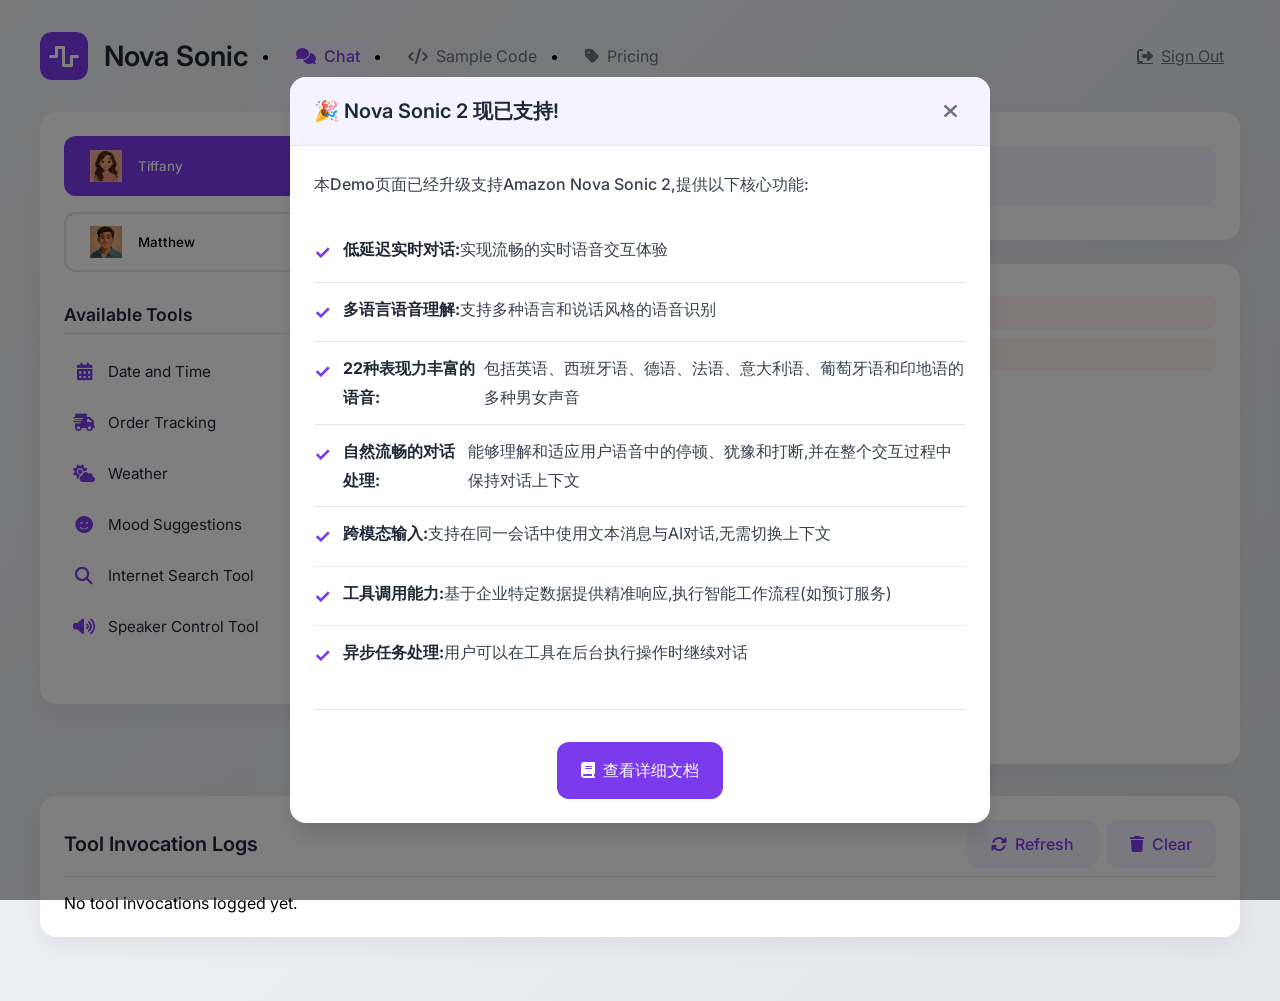
==== templates/index.html @ 6de52fcf "Add Nova Sonic 2 feature announcement modal and merge control buttons - Add welcome modal displaying" ====
<!DOCTYPE html>
<html lang="en">
<head>
    <meta charset="UTF-8">
    <meta name="viewport" content="width=device-width, initial-scale=1.0">
    <title>Nova Sonic Audio Demo</title>
    <link rel="stylesheet" href="/static/css/all.min.css">
    <link href="https://fonts.googleapis.com/css2?family=Inter:wght@300;400;500;600;700&display=swap" rel="stylesheet">
    <style>
        :root {
            --primary-color: #7C3AED;
            --primary-dark: #6D28D9;
            --secondary-color: #F5F3FF;
            --text-color: #1F2937;
            --border-radius: 1rem;
            --transition: all 0.3s ease;
            --chat-bubble-user: #E9F5FF;
            --chat-bubble-assistant: #F5F3FF;
            --chat-bubble-user-text: #0A85D1;
            --chat-bubble-assistant-text: #7C3AED;
        }

        * {
            margin: 0;
            padding: 0;
            box-sizing: border-box;
            font-family: 'Inter', -apple-system, BlinkMacSystemFont, 'Segoe UI', Roboto, Oxygen, Ubuntu, Cantarell, 'Open Sans', 'Helvetica Neue', sans-serif;
        }

        body {
            background: linear-gradient(135deg, #F3F4F6 0%, #E5E7EB 100%);
            min-height: 100vh;
            display: flex;
            flex-direction: column;
            padding: 2rem;
        }

        .container {
            width: 100%;
            max-width: 1200px;
            margin: 0 auto;
        }
        
        /* Two-panel layout */
        .two-panel-layout {
            display: flex;
            gap: 2rem;
            margin-top: 1rem;
        }
        
        .left-panel {
            flex: 0 0 300px;
            background: white;
            border-radius: var(--border-radius);
            box-shadow: 0 10px 25px rgba(0, 0, 0, 0.05);
            padding: 1.5rem;
            height: fit-content;
        }
        
        .right-panel {
            flex: 1;
            display: flex;
            flex-direction: column;
        }

        .header {
            display: flex;
            justify-content: flex-start;
            align-items: center;
            margin-bottom: 2rem;
            flex-wrap: wrap;
            position: relative;
            gap: 2rem;
        }

        .logo-section {
            display: flex;
            align-items: center;
            gap: 1rem;
        }

        .logo {
            width: 48px;
            height: 48px;
            background: var(--primary-color);
            border-radius: 12px;
            display: flex;
            align-items: center;
            justify-content: center;
        }

        .logo i {
            color: white;
            font-size: 1.5rem;
        }

        h1 {
            color: var(--text-color);
            font-size: 1.75rem;
            font-weight: 600;
        }


        .tool-result {
            background-color: #f8f9fa;
            padding: 10px;
            border-radius: 5px;
            font-family: monospace;
            white-space: pre-wrap;
            max-height: 300px;
            overflow-y: auto;
        }
        
        /* Tool logs section */
        .tool-logs-section {
            margin-top: 2rem;
            background: white;
            border-radius: var(--border-radius);
            box-shadow: 0 10px 25px rgba(0, 0, 0, 0.05);
            padding: 1.5rem;
        }
        
        .tool-logs-header {
            display: flex;
            justify-content: space-between;
            align-items: center;
            margin-bottom: 1rem;
            border-bottom: 1px solid #E5E7EB;
            padding-bottom: 0.5rem;
        }
        
        .tool-logs-title {
            font-size: 1.25rem;
            font-weight: 600;
            color: var(--text-color);
        }
        
        .tool-logs-controls {
            display: flex;
            gap: 0.5rem;
        }
        
        .tool-logs-list {
            max-height: 400px;
            overflow-y: auto;
        }
        
        .tool-log-item {
            border: 1px solid #E5E7EB;
            border-radius: 0.5rem;
            margin-bottom: 0.75rem;
            overflow: hidden;
        }
        
        .tool-log-header {
            display: flex;
            justify-content: space-between;
            background-color: #F9FAFB;
            padding: 0.75rem 1rem;
            border-bottom: 1px solid #E5E7EB;
        }
        
        .tool-log-name {
            font-weight: 500;
            color: var(--primary-color);
        }
        
        .tool-log-timestamp {
            font-size: 0.875rem;
            color: #6B7280;
        }
        
        .tool-log-content {
            padding: 1rem;
        }
        
        .tool-log-section {
            margin-bottom: 0.75rem;
        }
        
        .tool-log-section-title {
            font-weight: 500;
            margin-bottom: 0.25rem;
            color: var(--text-color);
        }
        
        .tool-log-data {
            background-color: #F3F4F6;
            padding: 0.75rem;
            border-radius: 0.25rem;
            font-family: monospace;
            white-space: pre-wrap;
            overflow-x: auto;
        }
        
        .tool-log-status {
            display: inline-block;
            padding: 0.25rem 0.5rem;
            border-radius: 0.25rem;
            font-size: 0.75rem;
            font-weight: 500;
        }
        
        .tool-log-status-success {
            background-color: #D1FAE5;
            color: #065F46;
        }
        
        .tool-log-status-error {
            background-color: #FEE2E2;
            color: #B91C1C;
        }
        
        .hidden {
            display: none;
        }

        .actions {
            display: flex;
            gap: 1rem;
            margin-left: auto;
        }

        .main-content {
            background: white;
            border-radius: var(--border-radius);
            box-shadow: 0 10px 25px rgba(0, 0, 0, 0.05);
            padding: 2rem;
            margin-bottom: 2rem;
            transition: var(--transition);
        }

        .main-content:hover {
            box-shadow: 0 15px 30px rgba(0, 0, 0, 0.1);
        }

        .voice-controls {
            display: flex;
            flex-direction: column;
            gap: 1rem;
            margin-bottom: 2rem;
        }

        .voice-btn {
            background: white;
            border: 2px solid #E5E7EB;
            padding: 0.75rem 1.5rem;
            border-radius: 0.75rem;
            display: flex;
            align-items: center;
            gap: 0.5rem;
            cursor: pointer;
            transition: var(--transition);
            font-weight: 500;
        }

        .voice-btn:hover {
            border-color: var(--primary-color);
            color: var(--primary-color);
        }

        .voice-btn.active {
            background: var(--primary-color);
            border-color: var(--primary-color);
            color: white;
        }

        .chat-interface {
            display: flex;
            flex-direction: row;
            align-items: center;
            justify-content: flex-start;
            gap: 1.5rem;
            margin-bottom: 1.5rem;
            background: white;
            border-radius: var(--border-radius);
            box-shadow: 0 4px 12px rgba(0, 0, 0, 0.08);
            padding: 1.5rem;
            box-shadow: 0 10px 25px rgba(0, 0, 0, 0.05);
        }

        .microphone-visualizer {
            width: 80px;
            height: 80px;
            border-radius: 50%;
            background: var(--secondary-color);
            display: flex;
            align-items: center;
            justify-content: center;
            position: relative;
            transition: var(--transition);
            flex-shrink: 0;
        }

        .microphone-visualizer.recording {
            background: #FEE2E2;
        }

        .microphone-visualizer i {
            font-size: 2rem;
            color: var(--primary-color);
            transition: var(--transition);
        }

        .microphone-visualizer.recording i {
            color: #DC2626;
        }

        .controls {
            display: flex;
            flex-direction: row;
            gap: 1rem;
            flex-wrap: wrap;
        }

        .btn {
            padding: 0.875rem 1.5rem;
            border: none;
            border-radius: 0.75rem;
            font-size: 1rem;
            font-weight: 500;
            cursor: pointer;
            transition: var(--transition);
            display: flex;
            align-items: center;
            gap: 0.5rem;
        }

        .btn-primary {
            background: var(--primary-color);
            color: white;
        }

        .btn-primary:hover {
            background: var(--primary-dark);
            transform: translateY(-2px);
        }

        .btn-secondary {
            background: var(--secondary-color);
            color: var(--primary-color);
        }

        .btn-secondary:hover {
            background: #EDE9FE;
            transform: translateY(-2px);
        }

        .btn:disabled {
            opacity: 0.6;
            cursor: not-allowed;
            transform: none !important;
        }

        #visualizer {
            width: 350px;
            height: 60px;
            background: var(--secondary-color);
            border-radius: 0.75rem;
            overflow: hidden;
            flex-shrink: 0;
        }

        .not-recording, .recording, .error {
            font-size: 0.875rem;
            padding: 0.5rem 1rem;
            border-radius: 0.5rem;
            white-space: nowrap;
        }
        
        .not-recording {
            color: #6B7280;
            background-color: #F9FAFB;
        }
        
        .recording {
            color: #DC2626;
            background-color: #FEE2E2;
        }
        
        .error {
            color: #DC2626;
            background-color: #FEE2E2;
        }
        
        #transcript {
            background: white;
            border-radius: var(--border-radius);
            padding: 1.5rem;
            height: 500px;
            overflow-y: auto;
            border: none;
            line-height: 1.2;
            box-shadow: 0 10px 25px rgba(0, 0, 0, 0.05);
            background-image: url('/static/images/chat-bg-pattern.svg');
            background-size: 200px;
            background-blend-mode: overlay;
            background-color: rgba(255, 255, 255, 0.97);
        }

        .message {
            margin-bottom: 0.15rem;
            padding: 0.8rem 1rem;
            border-radius: 1.2rem;
            line-height: 1.5;
            font-family: 'Inter', -apple-system, BlinkMacSystemFont, 'Segoe UI', Roboto, sans-serif;
            font-size: 0.95rem;
            white-space: pre-wrap;
            word-break: break-word;
            max-width: 80%;
            box-shadow: 0 1px 2px rgba(0, 0, 0, 0.1);
            position: relative;
        }

        .user-text {
            margin-left: auto;
            color: var(--chat-bubble-user-text);
            text-align: left;
            margin-bottom: 0.15rem;
            background-color: var(--chat-bubble-user);
            border-bottom-right-radius: 0.3rem;
        }

        .assistant-text {
            margin-right: auto;
            color: var(--chat-bubble-assistant-text);
            text-align: left;
            margin-bottom: 0.15rem;
            background-color: var(--chat-bubble-assistant);
            border-bottom-left-radius: 0.3rem;
        }

        .message-timestamp {
            font-size: 0.7rem;
            color: #6B7280;
            margin-bottom: 0.1rem;
            display: block;
            opacity: 0.7;
            margin-top: 0.3rem;
            font-weight: 500;
        }

        .message-content {
            word-wrap: break-word;
        }

        .user-text .message-timestamp {
            text-align: left;
        }

        .assistant-text .message-timestamp {
            text-align: left;
        }

        .logout-btn {
            background: transparent;
            border: none;
            color: #6B7280;
            cursor: pointer;
            display: flex;
            align-items: center;
            gap: 0.5rem;
            padding: 0.5rem 1rem;
            border-radius: 0.75rem;
            transition: var(--transition);
        }

        .logout-btn:hover {
            background: #F3F4F6;
            color: #DC2626;
        }

        .nav-tabs {
            display: flex;
            gap: 1rem;
        }

        .nav-tab {
            padding: 0.5rem 1rem;
            color: #6B7280;
            text-decoration: none;
            border-radius: 0.75rem;
            transition: var(--transition);
            display: flex;
            align-items: center;
            gap: 0.5rem;
        }

        .nav-tab:hover {
            color: var(--primary-color);
            background: var(--secondary-color);
        }

        .nav-tab.active {
            color: var(--primary-color);
            background: var(--secondary-color);
            font-weight: 500;
        }

        .mobile-menu-button {
            display: none;
            align-items: center;
            gap: 0.5rem;
            padding: 0.5rem 1rem;
            background: white;
            border: 1px solid #E5E7EB;
            border-radius: 0.75rem;
            color: var(--text-color);
            cursor: pointer;
            font-weight: 500;
        }

        .mobile-menu-button i {
            transition: transform 0.3s ease;
        }

        .mobile-menu-button.active i {
            transform: rotate(180deg);
        }

        .section {
            display: none;
            margin-bottom: 2rem;
        }

        .section.active {
            display: block;
        }

        .sample-code {
            background: white;
            border-radius: var(--border-radius);
            padding: 2rem;
            text-align: center;
        }

        .sample-code h2 {
            color: var(--text-color);
            margin-bottom: 1rem;
        }

        .sample-code p {
            color: #6B7280;
            margin-bottom: 2rem;
        }

        .github-link {
            display: inline-flex;
            align-items: center;
            gap: 0.5rem;
            padding: 0.875rem 1.5rem;
            background: #24292E;
            color: white;
            text-decoration: none;
            border-radius: 0.75rem;
            transition: var(--transition);
        }

        .github-link:hover {
            transform: translateY(-2px);
            box-shadow: 0 4px 6px rgba(0, 0, 0, 0.1);
        }

        .pricing {
            background: white;
            border-radius: var(--border-radius);
            padding: 2rem;
            text-align: center;
        }

        .pricing h2 {
            color: var(--text-color);
            margin-bottom: 1rem;
        }

        .pricing p {
            color: #6B7280;
            margin-bottom: 2rem;
        }

        .pricing img {
            max-width: 100%;
            height: auto;
            border-radius: 0.75rem;
            margin-bottom: 1rem;
        }

        .pricing-link {
            display: inline-flex;
            align-items: center;
            gap: 0.5rem;
            padding: 0.875rem 1.5rem;
            background: var(--primary-color);
            color: white;
            text-decoration: none;
            border-radius: 0.75rem;
            transition: var(--transition);
            margin-top: 1rem;
        }

        .pricing-link:hover {
            background: var(--primary-dark);
            transform: translateY(-2px);
        }
        
        /* Tools List Styles */
        .tools-list {
            margin-top: 2rem;
            margin-bottom: 2rem;
        }
        
        .tools-title {
            font-size: 1.1rem;
            font-weight: 600;
            color: var(--text-color);
            margin-bottom: 1rem;
            padding-bottom: 0.5rem;
            border-bottom: 1px solid #E5E7EB;
        }
        
        .tools-items {
            list-style: none;
            padding: 0;
        }
        
        .tool-item {
            display: flex;
            align-items: center;
            padding: 0.75rem 0.5rem;
            border-radius: 0.5rem;
            margin-bottom: 0.5rem;
            transition: var(--transition);
            cursor: pointer;
        }
        
        .tool-item:hover {
            background-color: var(--secondary-color);
        }
        
        .tool-item i {
            font-size: 1.1rem;
            color: var(--primary-color);
            margin-right: 0.75rem;
            width: 24px;
            text-align: center;
        }
        
        .tool-item span {
            font-size: 0.95rem;
            color: var(--text-color);
        }
        
        /* Modal Styles */
        .modal-overlay {
            display: none;
            position: fixed;
            top: 0;
            left: 0;
            right: 0;
            bottom: 0;
            background-color: rgba(0, 0, 0, 0.5);
            z-index: 1000;
            justify-content: center;
            align-items: center;
            padding: 1rem;
        }
        
        .modal-overlay.active {
            display: flex;
        }
        
        .modal-container {
            background-color: white;
            border-radius: var(--border-radius);
            width: 100%;
            max-width: 600px;
            max-height: 90vh;
            overflow-y: auto;
            box-shadow: 0 20px 25px -5px rgba(0, 0, 0, 0.1), 0 10px 10px -5px rgba(0, 0, 0, 0.04);
            animation: modalFadeIn 0.3s ease-out;
        }
        
        @keyframes modalFadeIn {
            from { opacity: 0; transform: translateY(-20px); }
            to { opacity: 1; transform: translateY(0); }
        }
        
        .modal-header {
            display: flex;
            justify-content: space-between;
            align-items: center;
            padding: 1rem 1.5rem;
            background-color: var(--secondary-color);
            border-bottom: 1px solid #E5E7EB;
        }
        
        .modal-title {
            font-size: 1.25rem;
            font-weight: 600;
            color: var(--text-color);
            margin: 0;
        }
        
        .modal-close {
            background: transparent;
            border: none;
            color: #6B7280;
            cursor: pointer;
            font-size: 1.25rem;
            display: flex;
            align-items: center;
            justify-content: center;
            padding: 0.5rem;
            border-radius: 0.25rem;
            transition: var(--transition);
        }
        
        .modal-close:hover {
            background-color: rgba(0, 0, 0, 0.05);
            color: var(--text-color);
        }
        
        .modal-content {
            padding: 1.5rem;
        }
        
        .tool-details-section {
            margin-bottom: 1.5rem;
        }
        
        .tool-details-section:last-child {
            margin-bottom: 0;
        }
        
        .tool-details-section-title {
            font-size: 1rem;
            font-weight: 600;
            color: var(--text-color);
            margin-bottom: 0.75rem;
        }
        
        .tool-details-description {
            font-size: 1rem;
            color: #4B5563;
            line-height: 1.6;
            margin: 0 0 1rem 0;
        }
        
        .tool-details-code {
            background-color: #F3F4F6;
            border: 1px solid #E5E7EB;
            border-radius: 0.5rem;
            padding: 1rem;
            font-family: monospace;
            font-size: 0.9rem;
            color: #1F2937;
            overflow-x: auto;
            white-space: pre-wrap;
            margin: 0;
        }
        
        .tool-item.active {
            background-color: var(--secondary-color);
            font-weight: 500;
        }

        @media (max-width: 992px) {
            .two-panel-layout {
                flex-direction: column;
            }
            
            .left-panel {
                flex: 0 0 auto;
                width: 100%;
            }
        }
        
        @media (max-width: 768px) {
            .header {
                flex-direction: row;
                justify-content: space-between;
                align-items: center;
                gap: 1rem;
                padding-bottom: 1rem;
            }

            .logo-section {
                justify-content: flex-start;
                margin: 0;
            }

            .mobile-menu-button {
                display: flex;
                order: 3;
            }

            .nav-tabs {
                display: none;
                flex-direction: column;
                position: absolute;
                top: 100%;
                right: 0;
                background: white;
                padding: 0.5rem;
                border-radius: 0.75rem;
                box-shadow: 0 4px 6px rgba(0, 0, 0, 0.1);
                z-index: 1000;
                min-width: 200px;
                margin: 0;
            }

            .nav-tabs.show {
                display: flex;
            }

            .nav-tab {
                padding: 0.75rem 1rem;
                justify-content: flex-start;
                border-radius: 0.5rem;
                width: 100%;
            }

            .actions {
                order: 2;
                margin: 0;
            }

            .voice-controls {
                flex-direction: column;
                align-items: center;
            }

            .controls {
                flex-direction: column;
                width: 100%;
            }

            .btn {
                width: 100%;
                justify-content: center;
            }
        }

        .status-message {
            padding: 0.5rem 1rem;
            border-radius: 0.5rem;
            margin: 0.5rem 0;
            font-size: 0.9rem;
            text-align: center;
        }
        
        .status-message.info {
            background-color: #EFF6FF;
            color: #1E40AF;
            border-left: 4px solid #3B82F6;
        }
        
        .status-message.success {
            background-color: #ECFDF5;
            color: #065F46;
            border-left: 4px solid #10B981;
        }
        
        .status-message.error {
            background-color: #FEF2F2;
            color: #991B1B;
            border-left: 4px solid #EF4444;
        }

        /* Nova Sonic 2 Feature Modal Styles */
        .feature-intro {
            font-size: 1rem;
            line-height: 1.8;
            color: #374151;
        }

        .feature-intro p {
            margin-bottom: 1rem;
            font-weight: 500;
        }

        .feature-list {
            list-style: none;
            padding-left: 0;
            margin: 1.5rem 0;
        }

        .feature-list li {
            padding: 0.75rem 0;
            border-bottom: 1px solid #E5E7EB;
            display: flex;
            align-items: flex-start;
        }

        .feature-list li:last-child {
            border-bottom: none;
        }

        .feature-list li::before {
            content: "✓";
            color: var(--primary-color);
            font-weight: bold;
            font-size: 1.2rem;
            margin-right: 0.75rem;
            flex-shrink: 0;
        }

        .feature-list li strong {
            color: var(--text-color);
        }

        .learn-more {
            margin-top: 1.5rem;
            text-align: center;
            padding-top: 1rem;
            border-top: 1px solid #E5E7EB;
        }
    </style>

<script>
    var _hmt = _hmt || [];
    (function() {
      var hm = document.createElement("script");
      hm.src = "https://hm.baidu.com/hm.js?f9fe52eabdbd811ef53b8de18c8ca98d";
      var s = document.getElementsByTagName("script")[0]; 
      s.parentNode.insertBefore(hm, s);
    })();
    </script>


</head>
<body>
    <div class="container">
        <header class="header">
            <div class="logo-section">
                <div class="logo">
                    <i class="fa fas fa-wave-square"></i>
                </div>
                <h1>Nova Sonic</h1>
            </div>
            <button class="mobile-menu-button">
                <span>Menu</span>
                <i class="fa fas fa-chevron-down"></i>
            </button>
            <ul class="nav-tabs">
                <li><a href="#chat" class="nav-tab active" data-section="chat">
                    <i class="fa fas fa-comments"></i>
                    Chat
                </a></li>
                <li><a href="#sample-code" class="nav-tab" data-section="sample-code">
                    <i class="fa fas fa-code"></i>
                    Sample Code
                </a></li>
                <li><a href="#pricing" class="nav-tab" data-section="pricing">
                    <i class="fa fas fa-tag"></i>
                    Pricing
                </a></li>
            </ul>
            <div class="actions">
                <a href="/logout" class="logout-btn">
                    <i class="fa fas fa-sign-out-alt"></i>
                    Sign Out
                </a>
            </div>
        </header>

        <div id="chat" class="section active">
            <div class="two-panel-layout">
                <!-- Left Panel with Controls -->
                <div class="left-panel">
                    <div class="voice-controls">
                        <button class="voice-btn active" data-voice="tiffany">
                            <img src="/static/images/tiffany_miyazaki.png" class="bubble-avatar" style="width:32px;height:32px;margin-right:8px;" alt="Tiffany"> Tiffany
                        </button>
                        <button class="voice-btn" data-voice="matthew">
                            <img src="/static/images/matthew_miyazaki.png" class="bubble-avatar" style="width:32px;height:32px;margin-right:8px;" alt="Matthew"> Matthew
                        </button>
                    </div>
                    
                    <div class="tools-list">
                        <h3 class="tools-title">Available Tools</h3>
                        <ul class="tools-items">
                            <li class="tool-item" data-tool="getDateAndTimeTool">
                                <i class="fas fa-calendar-alt"></i>
                                <span>Date and Time</span>
                            </li>
                            <li class="tool-item" data-tool="trackOrderTool">
                                <i class="fas fa-shipping-fast"></i>
                                <span>Order Tracking</span>
                            </li>
                            <li class="tool-item" data-tool="getWeatherTool">
                                <i class="fas fa-cloud-sun"></i>
                                <span>Weather</span>
                            </li>
                            <li class="tool-item" data-tool="getMoodSuggestionTool">
                                <i class="fas fa-smile"></i>
                                <span>Mood Suggestions</span>
                            </li>
                            <li class="tool-item" data-tool="searchTool">
                                <i class="fas fa-search"></i>
                                <span>Internet Search Tool</span>
                            </li>
                            <li class="tool-item" data-tool="speakerControlTool">
                                <i class="fas fa-volume-up"></i>
                                <span>Speaker Control Tool</span>
                            </li>
                        </ul>
                    </div>
                </div>
                
                <!-- Right Panel with Chat History -->
                <div class="right-panel">
                    <div class="chat-interface">
                        <div class="microphone-visualizer" id="micVisualizer">
                            <i class="fa fas fa-microphone"></i>
                        </div>

                        <div class="controls">
                            <button id="toggleButton" class="btn btn-primary">
                                <i class="fa fas fa-microphone"></i>
                                <span id="toggleButtonText">Start Talking</span>
                            </button>
                        </div>

                        <div id="status" class="not-recording">Status: Not recording</div>
                        <div id="visualizer"></div>
                    </div>
                    <div id="transcript"></div>
                </div>
            </div>
            
            <!-- Tool Logs Section -->
            <div class="tool-logs-section" id="toolLogsSection">
                <div class="tool-logs-header">
                    <div class="tool-logs-title">Tool Invocation Logs</div>
                    <div class="tool-logs-controls">
                        <button class="btn btn-sm btn-secondary" id="refreshLogsBtn">
                            <i class="fas fa-sync-alt"></i> Refresh
                        </button>
                        <button class="btn btn-sm btn-secondary" id="clearLogsBtn">
                            <i class="fas fa-trash"></i> Clear
                        </button>
                    </div>
                </div>
                <div class="tool-logs-list" id="toolLogsList">
                    <!-- Tool logs will be added here dynamically -->
                    <div class="empty-logs-message">No tool invocations logged yet.</div>
                </div>
            </div>
        </div>

        <div id="sample-code" class="section">
            <div class="sample-code">
                <h2>Sample Code Repository</h2>
                <p>Explore official AWS samples and examples for Nova Sonic integration</p>
                <a href="https://github.com/teaguexiao/web-nova-sonic" target="_blank" class="github-link">
                    <i class="fa fab fa-github"></i>
                    View on GitHub
                </a>
            </div>
        </div>

        <div id="pricing" class="section">
            <div class="pricing">
                <h2>Nova Sonic Pricing</h2>
                <p>Learn more about Nova Sonic pricing and plans</p>
                <img src="/static/Nova-Pricing.jpg" alt="Nova Sonic Pricing" />
                <a href="https://aws.amazon.com/bedrock/pricing/" target="_blank" class="pricing-link">
                    <i class="fa fas fa-external-link-alt"></i>
                    View Pricing Details
                </a>
            </div>
        </div>
    </div>

    <script>
        let audioContext;
        let analyser;
        let microphone;
        let scriptProcessor;
        let isRecording = false;
        let ws;
        const clientId = Date.now().toString();
        const SAMPLE_RATE = 24000;
        const INPUT_SAMPLE_RATE = 16000;
        const CHUNK_SIZE = 512;
        let silenceThreshold = 0.02; 
        let silenceCounter = 0;
        const MAX_SILENCE_FRAMES = 20;
        let isInitialized = false;
        let audioQueue = [];
        let isProcessingAudio = false;
        let audioOutputContext = null;
        let currentVoice = 'tiffany';
        let lastUserMessageTime = null;
        let isAssistantSpeaking = false;
        let audioBuffer = [];
        let bufferSize = 0;
        const MAX_BUFFER_SIZE = 4096;

        // Role information structure
        const roles = {
            tiffany: {
                name: "Tiffany",
                avatar: "/static/images/tiffany_miyazaki.png",
                themeClass: "theme-female"
            },
            matthew: {
                name: "Matthew",
                avatar: "/static/images/matthew_miyazaki.png",
                themeClass: "theme-male"
            }
        };


        // Function to add message to transcript
        function addMessageToTranscript(data) {
            const transcriptDiv = document.getElementById('transcript');
            const isAssistant = data.role === 'ASSISTANT';
            
            // Create message container
            const messageContainer = document.createElement('div');
            messageContainer.className = 'message-container';
            messageContainer.style.display = 'flex';
            messageContainer.style.flexDirection = isAssistant ? 'row' : 'row-reverse';
            messageContainer.style.marginBottom = '1.5em';
            messageContainer.style.position = 'relative';
            
            // Create avatar container
            const avatarContainer = document.createElement('div');
            avatarContainer.className = 'avatar-container';
            avatarContainer.style.display = 'flex';
            avatarContainer.style.flexDirection = 'column';
            avatarContainer.style.alignItems = 'center';
            avatarContainer.style.marginRight = isAssistant ? '0.8em' : '0';
            avatarContainer.style.marginLeft = isAssistant ? '0' : '0.8em';
            
            // Create avatar
            const avatar = document.createElement('img');
            avatar.src = isAssistant ? roles[currentVoice].avatar : '/static/images/cat.png';
            avatar.className = 'bubble-avatar';
            avatar.alt = isAssistant ? 'AI' : 'Me';
            avatar.style.width = '42px';
            avatar.style.height = '42px';
            avatar.style.objectFit = 'cover';
            avatar.style.borderRadius = '50%';
            avatar.style.border = '2px solid white';
            avatar.style.boxShadow = '0 2px 4px rgba(0,0,0,0.1)';
            
            // Create message content wrapper
            const messageWrapper = document.createElement('div');
            messageWrapper.className = 'message-wrapper';
            messageWrapper.style.display = 'flex';
            messageWrapper.style.flexDirection = 'column';
            messageWrapper.style.maxWidth = '80%';
            
            // Create name label for assistant
            if (isAssistant) {
                const nameLabel = document.createElement('div');
                nameLabel.className = 'name-label';
                nameLabel.textContent = roles[currentVoice].name;
                nameLabel.style.fontSize = '0.75rem';
                nameLabel.style.fontWeight = '600';
                nameLabel.style.color = 'var(--primary-color)';
                nameLabel.style.marginBottom = '0.3rem';
                nameLabel.style.marginLeft = '0.5rem';
                messageWrapper.appendChild(nameLabel);
            }
            
            // Create message bubble
            const messageDiv = document.createElement('div');
            messageDiv.className = isAssistant ? 'message assistant-text' : 'message user-text';
            messageDiv.innerHTML = data.data;
            
            // Add timestamp
            const timestamp = document.createElement('div');
            timestamp.className = 'message-timestamp';
            const now = new Date();
            timestamp.textContent = now.toLocaleTimeString([], {hour: '2-digit', minute:'2-digit'});
            messageDiv.appendChild(timestamp);
            
            // Add elements to DOM
            avatarContainer.appendChild(avatar);
            messageWrapper.appendChild(messageDiv);
            messageContainer.appendChild(avatarContainer);
            messageContainer.appendChild(messageWrapper);
            transcriptDiv.appendChild(messageContainer);
                    
            // Enhanced smooth scrolling behavior
            requestAnimationFrame(() => {
                const scrollHeight = transcriptDiv.scrollHeight;
                const clientHeight = transcriptDiv.clientHeight;
                const maxScroll = scrollHeight - clientHeight;
                
                // Smooth scroll to bottom
                transcriptDiv.scrollTo({
                    top: maxScroll,
                    behavior: 'smooth'
                });
                
                // Double-check scroll position after a short delay to ensure content is rendered
                setTimeout(() => {
                    if (transcriptDiv.scrollTop < maxScroll) {
                        transcriptDiv.scrollTo({
                            top: transcriptDiv.scrollHeight - transcriptDiv.clientHeight,
                            behavior: 'auto'
                        });
                    }
                }, 100);
            });
        }

        // Add base64 to Float32Array conversion function
        function base64ToFloat32Array(base64String) {
            const binaryString = atob(base64String);
            const bytes = new Uint8Array(binaryString.length);
            for (let i = 0; i < binaryString.length; i++) {
                bytes[i] = binaryString.charCodeAt(i);
            }
            const int16Array = new Int16Array(bytes.buffer);
            const float32Array = new Float32Array(int16Array.length);
            for (let i = 0; i < int16Array.length; i++) {
                float32Array[i] = int16Array[i] / (int16Array[i] < 0 ? 0x8000 : 0x7FFF);
            }
            return float32Array;
        }

        // WebSocket message handler
        function handleWebSocketMessage(event) {
            const data = JSON.parse(event.data);
            
            if (data.type === 'audio') {
                isAssistantSpeaking = true;  // Mark that assistant is speaking
                const audioData = base64ToFloat32Array(data.data);
                audioQueue.push(audioData);
                if (!isProcessingAudio) {
                    processAudioQueue();
                }
            } else if (data.type === 'text') {
                addMessageToTranscript(data);
            } else if (data.type === 'status') {
                if (data.status === 'barge_in_handled') {
                    // Clear audio queue when barge-in is detected
                    audioQueue = [];
                    isProcessingAudio = false;
                    isAssistantSpeaking = false;
                }
                console.log(`Status update: ${data.status} - ${data.message}`);
            }
        }

        // Process audio queue with improved buffering
        async function processAudioQueue() {
            if (!audioQueue.length) {
                isProcessingAudio = false;
                return;
            }
            
            isProcessingAudio = true;
            
            try {
                // Process chunks in small batches for smoother playback
                const chunk = audioQueue.shift();
                if (chunk) {
                    await playAudioData(chunk);
                }
                
                // Continue processing queue if there are more items
                if (audioQueue.length > 0) {
                    // Use requestAnimationFrame for better timing
                    requestAnimationFrame(processAudioQueue);
                } else {
                    isProcessingAudio = false;
                }
            } catch (error) {
                console.error('Error processing audio queue:', error);
                isProcessingAudio = false;
            }
        }

        // Play audio data with improved buffering
        async function playAudioData(audioData) {
            if (!audioContext) {
                audioContext = new (window.AudioContext || window.webkitAudioContext)({ sampleRate: SAMPLE_RATE });
            }

            const buffer = audioContext.createBuffer(1, audioData.length, SAMPLE_RATE);
            buffer.getChannelData(0).set(audioData);
            
            const source = audioContext.createBufferSource();
            source.buffer = buffer;
            
            const gainNode = audioContext.createGain();
            gainNode.gain.value = 1.0;
            
            source.connect(gainNode);
            gainNode.connect(audioContext.destination);
            
            return new Promise((resolve) => {
                source.onended = () => {
                    isAssistantSpeaking = false;
                    source.disconnect();
                    gainNode.disconnect();
                    resolve();
                };
                
                source.start(0);
            });
        }

        // Initialize WebSocket connection
        function initWebSocket() {
            const protocol = window.location.protocol === 'https:' ? 'wss:' : 'ws:';
            const wsUrl = `${protocol}//${window.location.host}/ws/${clientId}`;
            console.log('Connecting to WebSocket:', wsUrl);
            ws = new WebSocket(wsUrl);
            
            ws.onopen = () => {
                console.log('WebSocket connected');
                document.getElementById('toggleButton').disabled = false;
            };

            ws.onclose = () => {
                console.log('WebSocket disconnected');
                document.getElementById('toggleButton').disabled = true;
                stopRecording();
            };
            
            ws.onmessage = handleWebSocketMessage;
            
            ws.onerror = (error) => {
                console.error('WebSocket error:', error);
                document.getElementById('status').textContent = 'Status: WebSocket error';
                document.getElementById('status').className = 'error';
            };
        }

        // Initialize audio context and request microphone access
        async function initializeAudio() {
            if (isInitialized) return;
            
            try {
                if (!navigator.mediaDevices || !navigator.mediaDevices.getUserMedia) {
                    throw new Error('MediaDevices API is not supported in this browser.');
                }

                const stream = await navigator.mediaDevices.getUserMedia({
                    audio: {
                        sampleRate: INPUT_SAMPLE_RATE,
                        channelCount: 1,
                        echoCancellation: true,
                        noiseSuppression: true,
                        autoGainControl: true
                    }
                });

                audioContext = new AudioContext({ sampleRate: INPUT_SAMPLE_RATE });
                analyser = audioContext.createAnalyser();
                microphone = audioContext.createMediaStreamSource(stream);
                scriptProcessor = audioContext.createScriptProcessor(CHUNK_SIZE, 1, 1);

                microphone.connect(analyser);
                analyser.connect(scriptProcessor);
                scriptProcessor.connect(audioContext.destination);

                // Create separate output audio context
                audioOutputContext = new AudioContext({ sampleRate: SAMPLE_RATE });

                // Set up audio processing with improved buffering
                scriptProcessor.onaudioprocess = (e) => {
                    if (!isRecording) return;
                    
                    const inputData = e.inputBuffer.getChannelData(0);
                    
                    // Check for voice activity
                    let sumSquares = 0;
                    for (let i = 0; i < inputData.length; i++) {
                        sumSquares += inputData[i] * inputData[i];
                    }
                    const rms = Math.sqrt(sumSquares / inputData.length);
                    
                    // Convert to Int16 format
                    const audioData = convertFloat32ToInt16(inputData);
                    
                    // Add to buffer
                    audioBuffer.push(audioData);
                    bufferSize += audioData.length * 2; // 2 bytes per Int16 sample
                    
                    // Send when buffer is full or if we detect speech end
                    if (bufferSize >= MAX_BUFFER_SIZE) {
                        // Combine all chunks in buffer
                        const combinedBuffer = new Int16Array(bufferSize / 2);
                        let offset = 0;
                        for (const chunk of audioBuffer) {
                            combinedBuffer.set(chunk, offset);
                            offset += chunk.length;
                        }
                        
                        // Convert to base64 and send
                        const base64Data = btoa(String.fromCharCode.apply(null, new Uint8Array(combinedBuffer.buffer)));
                        if (ws && ws.readyState === WebSocket.OPEN) {
                            ws.send(JSON.stringify({
                                type: 'audio',
                                data: base64Data
                            }));
                        }
                        
                        // Clear buffer
                        audioBuffer = [];
                        bufferSize = 0;
                    }
                    
                    // Check for barge-in
                    if (isAssistantSpeaking && rms > silenceThreshold) {
                        console.log('Barge-in detected');
                        if (ws && ws.readyState === WebSocket.OPEN) {
                            ws.send(JSON.stringify({
                                type: 'barge_in',
                                timestamp: new Date().toISOString()
                            }));
                        }
                    }
                };

                setupVisualizer();
                isInitialized = true;
                console.log('Audio system initialized');
            } catch (error) {
                console.error('Error initializing audio:', error);
                alert('Error accessing microphone. Please ensure microphone permissions are granted.');
            }
        }

        // Convert Float32Array to Int16Array for LPCM format
        function convertFloat32ToInt16(float32Array) {
            const int16Array = new Int16Array(float32Array.length);
            for (let i = 0; i < float32Array.length; i++) {
                const s = Math.max(-1, Math.min(1, float32Array[i]));
                int16Array[i] = s < 0 ? s * 0x8000 : s * 0x7FFF;
            }
            return int16Array;
        }

        // Set up audio visualizer
        function setupVisualizer() {
            const canvas = document.createElement('canvas');
            const visualizer = document.getElementById('visualizer');
            visualizer.innerHTML = '';
            visualizer.appendChild(canvas);
            const canvasCtx = canvas.getContext('2d');

            canvas.width = visualizer.offsetWidth;
            canvas.height = visualizer.offsetHeight;

            analyser.fftSize = 2048;
            const bufferLength = analyser.frequencyBinCount;
            const dataArray = new Uint8Array(bufferLength);

            function draw() {
                requestAnimationFrame(draw);
                analyser.getByteTimeDomainData(dataArray);

                canvasCtx.fillStyle = 'rgb(200, 200, 200)';
                canvasCtx.fillRect(0, 0, canvas.width, canvas.height);
                canvasCtx.lineWidth = 2;
                canvasCtx.strokeStyle = 'rgb(0, 0, 0)';
                canvasCtx.beginPath();

                const sliceWidth = canvas.width * 1.0 / bufferLength;
                let x = 0;

                for (let i = 0; i < bufferLength; i++) {
                    const v = dataArray[i] / 128.0;
                    const y = v * canvas.height / 2;

                    if (i === 0) {
                        canvasCtx.moveTo(x, y);
                    } else {
                        canvasCtx.lineTo(x, y);
                    }

                    x += sliceWidth;
                }

                canvasCtx.lineTo(canvas.width, canvas.height / 2);
                canvasCtx.stroke();
            }

            draw();
        }

        // Start recording
        async function startRecording() {
            if (!isInitialized) {
                await initializeAudio();
            }
            isRecording = true;

            // Update toggle button to Stop state
            const toggleButton = document.getElementById('toggleButton');
            const toggleButtonText = document.getElementById('toggleButtonText');
            const toggleButtonIcon = toggleButton.querySelector('i');

            toggleButton.classList.remove('btn-primary');
            toggleButton.classList.add('btn-secondary');
            toggleButtonIcon.className = 'fa fas fa-stop';
            toggleButtonText.textContent = 'Stop Talking';

            document.getElementById('status').textContent = 'Status: Recording';
            document.getElementById('status').className = 'recording';
            micVisualizer.classList.add('recording');
            console.log('Started recording');
        }

        // Stop recording
        async function stopRecording() {
            if (!isRecording) return;

            isRecording = false;

            // Update toggle button to Start state
            const toggleButton = document.getElementById('toggleButton');
            const toggleButtonText = document.getElementById('toggleButtonText');
            const toggleButtonIcon = toggleButton.querySelector('i');

            toggleButton.classList.remove('btn-secondary');
            toggleButton.classList.add('btn-primary');
            toggleButtonIcon.className = 'fa fas fa-microphone';
            toggleButtonText.textContent = 'Start Talking';

            document.getElementById('status').textContent = 'Status: Not recording';
            document.getElementById('status').className = 'not-recording';
            micVisualizer.classList.remove('recording');
            
            try {
                // Send end event and handle cleanup
                if (ws && ws.readyState === WebSocket.OPEN) {
                    console.log('Sending end event...');
                    ws.send(JSON.stringify({ type: 'end' }));
                    
                    // Wait for socket to close
                    await new Promise((resolve) => {
                        const checkClosure = setInterval(() => {
                            if (ws.readyState === WebSocket.CLOSED) {
                                clearInterval(checkClosure);
                                resolve();
                            }
                        }, 100);

                        // Set a timeout to force resolve after 2 seconds
                        setTimeout(() => {
                            clearInterval(checkClosure);
                            resolve();
                        }, 2000);

                        // Also resolve if the socket closes normally
                        ws.onclose = () => {
                            clearInterval(checkClosure);
                            resolve();
                        };
                    });

                    console.log('WebSocket closed, starting cleanup...');
                }

                // Clean up audio resources
                if (audioContext) {
                    await audioContext.close();
                }
                if (audioOutputContext) {
                    await audioOutputContext.close();
                }
                
                // Disconnect audio nodes
                if (microphone) {
                    microphone.disconnect();
                }
                if (analyser) {
                    analyser.disconnect();
                }
                if (scriptProcessor) {
                    scriptProcessor.disconnect();
                }

                // Clear queues and reset states
                audioQueue = [];
                isProcessingAudio = false;
                isInitialized = false;
                ws = null;

                console.log('Cleanup completed, refreshing page...');
                
                // Force refresh after a short delay
                setTimeout(() => {
                    window.location.href = window.location.href;
                }, 500);

            } catch (error) {
                console.error('Error during cleanup:', error);
                // Refresh anyway after error
                window.location.href = window.location.href;
            }
        }

        // Set up event listeners
        document.getElementById('toggleButton').addEventListener('click', () => {
            if (isRecording) {
                stopRecording().catch(console.error);
            } else {
                startRecording();
            }
        });

        // Initialize WebSocket connection when page loads
        window.addEventListener('load', initWebSocket);

        function switchVoice(voice) {
            if (currentVoice === voice) return;
            
            // Add visual feedback immediately
            const clickedButton = document.querySelector(`.voice-btn[data-voice="${voice}"]`);
            if (clickedButton) {
                // Disable all voice buttons temporarily to prevent multiple clicks
                document.querySelectorAll('.voice-btn').forEach(btn => {
                    btn.disabled = true;
                });
                
                // Show loading state on clicked button
                clickedButton.innerHTML = `<i class="fas fa-circle-notch fa-spin"></i> ${voice.charAt(0).toUpperCase() + voice.slice(1)}`;
            }
            
            currentVoice = voice;
            
            // Update button styles
            document.querySelectorAll('.voice-btn').forEach(btn => {
                btn.classList.remove('active');
                if (btn.dataset.voice === voice) {
                    btn.classList.add('active');
                }
            });
            
            // Send voice change to server
            if (ws && ws.readyState === WebSocket.OPEN) {
                ws.send(JSON.stringify({
                    type: 'voice_change',
                    voice: voice
                }));
                
                // Re-enable buttons and restore text after a short delay
                setTimeout(() => {
                    document.querySelectorAll('.voice-btn').forEach(btn => {
                        btn.disabled = false;
                        if (btn.dataset.voice === 'tiffany') {
                            btn.innerHTML = '<img src="/static/images/tiffany_miyazaki.png" class="bubble-avatar" style="width:32px;height:32px;margin-right:8px;" alt="Tiffany"> Tiffany';
                        } else if (btn.dataset.voice === 'matthew') {
                            btn.innerHTML = '<img src="/static/images/matthew_miyazaki.png" class="bubble-avatar" style="width:32px;height:32px;margin-right:8px;" alt="Matthew"> Matthew';
                        }
                    });
                }, 1500); // 1.5 seconds delay
            }
        }

        // Add this after your existing window.addEventListener('load', ...) line
        window.addEventListener('load', () => {
            // Set up voice button listeners
            document.querySelectorAll('.voice-btn').forEach(btn => {
                btn.addEventListener('click', () => {
                    switchVoice(btn.dataset.voice);
                });
            });
        });

        // Add this to the existing JavaScript
        const micVisualizer = document.getElementById('micVisualizer');
        
        // Add this to the existing JavaScript
        window.addEventListener('beforeunload', () => {
            if (ws && ws.readyState === WebSocket.OPEN) {
                ws.close();
            }
            if (audioContext) {
                audioContext.close().catch(console.error);
            }
            if (audioOutputContext) {
                audioOutputContext.close().catch(console.error);
            }
        });

        // Add mobile menu functionality
        const mobileMenuButton = document.querySelector('.mobile-menu-button');
        const navTabs = document.querySelector('.nav-tabs');

        mobileMenuButton.addEventListener('click', () => {
            mobileMenuButton.classList.toggle('active');
            navTabs.classList.toggle('show');
        });

        // Close menu when clicking outside
        document.addEventListener('click', (event) => {
            if (!event.target.closest('.mobile-menu-button') && 
                !event.target.closest('.nav-tabs')) {
                mobileMenuButton.classList.remove('active');
                navTabs.classList.remove('show');
            }
        });

        // Close menu when a tab is selected
        document.querySelectorAll('.nav-tab').forEach(tab => {
            tab.addEventListener('click', () => {
                mobileMenuButton.classList.remove('active');
                navTabs.classList.remove('show');
            });
        });

        // Nova Sonic 2 Feature Modal Control
        window.addEventListener('DOMContentLoaded', () => {
            const novaSonic2Modal = document.getElementById('novaSonic2Modal');
            const closeNovaSonic2Modal = document.getElementById('closeNovaSonic2Modal');

            // 每次登录后都显示弹窗,延迟500ms让页面先加载完成
            setTimeout(() => {
                novaSonic2Modal.classList.add('active');
            }, 500);

            // 关闭按钮事件
            closeNovaSonic2Modal.addEventListener('click', () => {
                novaSonic2Modal.classList.remove('active');
            });

            // 点击遮罩层关闭弹窗
            novaSonic2Modal.addEventListener('click', (e) => {
                if (e.target === novaSonic2Modal) {
                    novaSonic2Modal.classList.remove('active');
                }
            });
        });
    </script>
    <!-- Add the main.js script for tab functionality -->
    <script src="/static/js/main.js"></script>
    <!-- Add the tool-logs.js script for tool logging functionality -->
    <script src="/static/js/tool-logs.js"></script>
    <!-- Add the tool-details.js script for tool details functionality -->
    <script src="/static/js/tool-details.js"></script>
    

    <!-- Tool Details Modal -->
    <div class="modal-overlay" id="toolDetailsModal">
        <div class="modal-container">
            <div class="modal-header">
                <h3 class="modal-title" id="modalToolTitle">Tool Details</h3>
                <button class="modal-close" id="closeToolDetailsModal">
                    <i class="fas fa-times"></i>
                </button>
            </div>
            <div class="modal-content">
                <div class="tool-details-section">
                    <h4 class="tool-details-section-title">Description</h4>
                    <p class="tool-details-description" id="toolDescription"></p>
                </div>
                <div class="tool-details-section">
                    <h4 class="tool-details-section-title">Sample Input</h4>
                    <pre class="tool-details-code" id="toolSampleInput"></pre>
                </div>
                <div class="tool-details-section">
                    <h4 class="tool-details-section-title">Sample Output</h4>
                    <pre class="tool-details-code" id="toolSampleOutput"></pre>
                </div>
            </div>
        </div>
    </div>

    <!-- Nova Sonic 2 Feature Announcement Modal -->
    <div class="modal-overlay" id="novaSonic2Modal">
        <div class="modal-container" style="max-width: 700px;">
            <div class="modal-header">
                <h3 class="modal-title">🎉 Nova Sonic 2 现已支持!</h3>
                <button class="modal-close" id="closeNovaSonic2Modal">
                    <i class="fas fa-times"></i>
                </button>
            </div>
            <div class="modal-content">
                <div class="feature-intro">
                    <p>本Demo页面已经升级支持Amazon Nova Sonic 2,提供以下核心功能:</p>
                    <ul class="feature-list">
                        <li><strong>低延迟实时对话:</strong> 实现流畅的实时语音交互体验</li>
                        <li><strong>多语言语音理解:</strong> 支持多种语言和说话风格的语音识别</li>
                        <li><strong>22种表现力丰富的语音:</strong> 包括英语、西班牙语、德语、法语、意大利语、葡萄牙语和印地语的多种男女声音</li>
                        <li><strong>自然流畅的对话处理:</strong> 能够理解和适应用户语音中的停顿、犹豫和打断,并在整个交互过程中保持对话上下文</li>
                        <li><strong>跨模态输入:</strong> 支持在同一会话中使用文本消息与AI对话,无需切换上下文</li>
                        <li><strong>工具调用能力:</strong> 基于企业特定数据提供精准响应,执行智能工作流程(如预订服务)</li>
                        <li><strong>异步任务处理:</strong> 用户可以在工具在后台执行操作时继续对话</li>
                    </ul>

                    <div class="learn-more">
                        <a href="https://docs.aws.amazon.com/ai/responsible-ai/nova-2-sonic/overview.html"
                           target="_blank"
                           class="pricing-link">
                            <i class="fas fa-book"></i>
                            查看详细文档
                        </a>
                    </div>
                </div>
            </div>
        </div>
    </div>
</body>
</html>
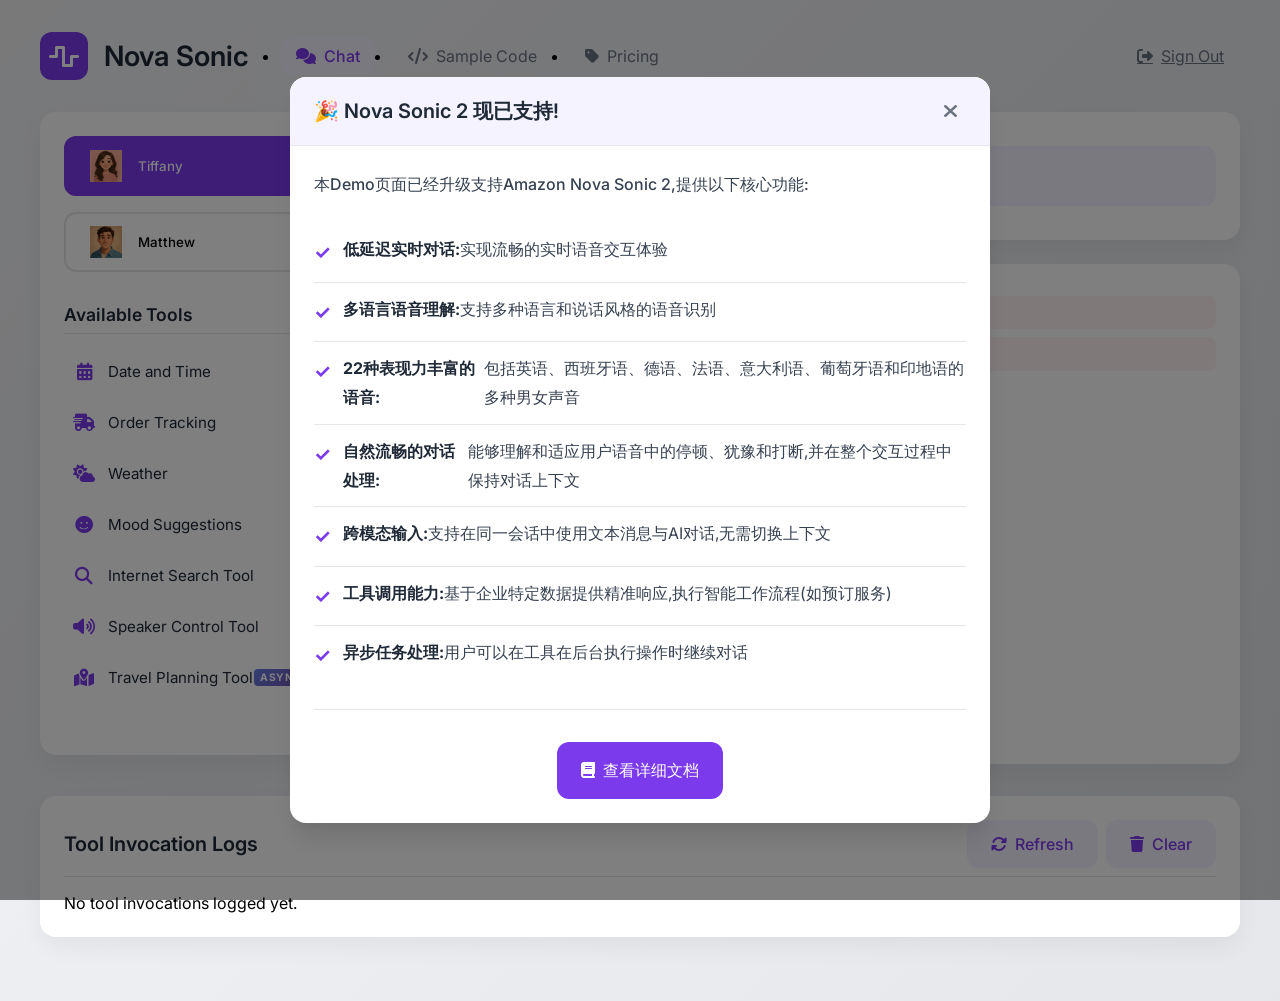
==== commit 4b298b57: "Implement asynchronous tool execution with real-time status updates Based on Amazon Nova Sonic's Too" ====
--- a/templates/index.html
+++ b/templates/index.html
@@ -382,7 +382,151 @@
             color: #DC2626;
             background-color: #FEE2E2;
         }
-        
+
+        /* Tool Status Display in Transcript */
+        .tool-status-message-container {
+            margin: 1rem 0;
+            animation: slideIn 0.3s ease-out;
+        }
+
+        @keyframes slideIn {
+            from {
+                opacity: 0;
+                transform: translateY(-10px);
+            }
+            to {
+                opacity: 1;
+                transform: translateY(0);
+            }
+        }
+
+        .tool-status-card {
+            background: linear-gradient(135deg, #667eea 0%, #764ba2 100%);
+            border-radius: 12px;
+            padding: 1rem 1.25rem;
+            box-shadow: 0 4px 6px rgba(0, 0, 0, 0.1), 0 2px 4px rgba(0, 0, 0, 0.06);
+            color: white;
+            max-width: 500px;
+        }
+
+        .tool-status-card.completed {
+            background: linear-gradient(135deg, #10B981 0%, #059669 100%);
+        }
+
+        .tool-status-header {
+            display: flex;
+            align-items: center;
+            gap: 0.75rem;
+            margin-bottom: 0.5rem;
+        }
+
+        .tool-status-title {
+            font-weight: 600;
+            font-size: 0.95rem;
+            letter-spacing: 0.3px;
+        }
+
+        .tool-status-content {
+            font-size: 0.875rem;
+            opacity: 0.95;
+            line-height: 1.5;
+            padding-left: 2rem;
+        }
+
+        .spinner-icon {
+            display: inline-block;
+            width: 20px;
+            height: 20px;
+            border: 3px solid rgba(255, 255, 255, 0.3);
+            border-top-color: white;
+            border-radius: 50%;
+            animation: spin 1s linear infinite;
+        }
+
+        @keyframes spin {
+            to { transform: rotate(360deg); }
+        }
+
+        /* Tool Detail Message in Transcript */
+        .tool-detail-message {
+            margin: 1rem 0;
+            animation: slideIn 0.3s ease-out;
+        }
+
+        .tool-detail-card {
+            background: linear-gradient(135deg, #ffffff 0%, #f8fafc 100%);
+            border: 2px solid #E2E8F0;
+            border-radius: 12px;
+            padding: 1.25rem;
+            max-width: 650px;
+            box-shadow: 0 4px 6px rgba(0, 0, 0, 0.07);
+        }
+
+        .tool-detail-header {
+            display: flex;
+            align-items: center;
+            gap: 0.75rem;
+            margin-bottom: 1rem;
+            padding-bottom: 0.75rem;
+            border-bottom: 2px solid #E2E8F0;
+        }
+
+        .tool-detail-header i {
+            color: #3B82F6;
+            font-size: 1.3rem;
+        }
+
+        .tool-detail-title {
+            font-size: 1.1rem;
+            font-weight: 700;
+            color: #1E293B;
+            flex: 1;
+        }
+
+        .async-indicator {
+            font-size: 0.7rem;
+            font-weight: 700;
+            padding: 0.25rem 0.6rem;
+            background: linear-gradient(135deg, #667eea 0%, #764ba2 100%);
+            color: white;
+            border-radius: 0.3rem;
+            letter-spacing: 0.5px;
+        }
+
+        .tool-detail-section {
+            margin-bottom: 1rem;
+        }
+
+        .tool-detail-section:last-child {
+            margin-bottom: 0;
+        }
+
+        .tool-detail-label {
+            font-size: 0.85rem;
+            font-weight: 600;
+            color: #64748B;
+            margin-bottom: 0.4rem;
+        }
+
+        .tool-detail-content {
+            font-size: 0.9rem;
+            color: #475569;
+            line-height: 1.6;
+        }
+
+        .tool-detail-code {
+            font-family: 'Courier New', monospace;
+            font-size: 0.85rem;
+            background-color: #F1F5F9;
+            border: 1px solid #E2E8F0;
+            border-radius: 6px;
+            padding: 0.75rem;
+            color: #334155;
+            overflow-x: auto;
+            line-height: 1.5;
+            word-wrap: break-word;
+        }
+
         #transcript {
             background: white;
             border-radius: var(--border-radius);
@@ -629,14 +773,26 @@
             padding: 0.75rem 0.5rem;
             border-radius: 0.5rem;
             margin-bottom: 0.5rem;
-            transition: var(--transition);
+            transition: all 0.2s ease;
             cursor: pointer;
-        }
-        
+            position: relative;
+        }
+
         .tool-item:hover {
             background-color: var(--secondary-color);
-        }
-        
+            transform: translateX(4px);
+        }
+
+        .tool-item:active {
+            transform: translateX(2px);
+            background-color: #E0E7FF;
+        }
+
+        .tool-item.active {
+            background-color: #EEF2FF;
+            border-left: 3px solid var(--primary-color);
+        }
+
         .tool-item i {
             font-size: 1.1rem;
             color: var(--primary-color);
@@ -644,10 +800,22 @@
             width: 24px;
             text-align: center;
         }
-        
-        .tool-item span {
+
+        .tool-item span:first-of-type {
             font-size: 0.95rem;
             color: var(--text-color);
+            flex: 1;
+        }
+
+        .async-badge {
+            font-size: 0.65rem !important;
+            font-weight: 700;
+            padding: 0.15rem 0.4rem;
+            background: linear-gradient(135deg, #667eea 0%, #764ba2 100%);
+            color: white;
+            border-radius: 0.25rem;
+            letter-spacing: 0.5px;
+            margin-left: auto;
         }
         
         /* Modal Styles */
@@ -699,6 +867,23 @@
             font-weight: 600;
             color: var(--text-color);
             margin: 0;
+            display: flex;
+            align-items: center;
+            gap: 0.75rem;
+        }
+
+        .modal-title i {
+            color: var(--primary-color);
+        }
+
+        .modal-title .async-indicator {
+            font-size: 0.7rem;
+            font-weight: 700;
+            padding: 0.25rem 0.6rem;
+            background: linear-gradient(135deg, #667eea 0%, #764ba2 100%);
+            color: white;
+            border-radius: 0.3rem;
+            letter-spacing: 0.5px;
         }
         
         .modal-close {
@@ -723,22 +908,64 @@
         .modal-content {
             padding: 1.5rem;
         }
-        
+
+        /* Tool Modal Specific Styles */
+        .tool-modal-section {
+            margin-bottom: 1.5rem;
+            background-color: #F9FAFB;
+            border-radius: 8px;
+            padding: 1rem;
+            border-left: 4px solid var(--primary-color);
+        }
+
+        .tool-modal-section:last-child {
+            margin-bottom: 0;
+        }
+
+        .tool-modal-section-title {
+            font-size: 1rem;
+            font-weight: 600;
+            color: var(--text-color);
+            margin-bottom: 0.75rem;
+            margin-top: 0;
+        }
+
+        .tool-modal-description {
+            font-size: 0.95rem;
+            color: #4B5563;
+            line-height: 1.6;
+            margin: 0;
+        }
+
+        .tool-modal-code {
+            font-family: 'Courier New', 'Consolas', monospace;
+            font-size: 0.875rem;
+            background-color: #1E293B;
+            color: #E2E8F0;
+            border-radius: 6px;
+            padding: 1rem;
+            overflow-x: auto;
+            line-height: 1.6;
+            margin: 0;
+            white-space: pre-wrap;
+            word-wrap: break-word;
+        }
+
         .tool-details-section {
             margin-bottom: 1.5rem;
         }
-        
+
         .tool-details-section:last-child {
             margin-bottom: 0;
         }
-        
+
         .tool-details-section-title {
             font-size: 1rem;
             font-weight: 600;
             color: var(--text-color);
             margin-bottom: 0.75rem;
         }
-        
+
         .tool-details-description {
             font-size: 1rem;
             color: #4B5563;
@@ -1004,6 +1231,11 @@
                                 <i class="fas fa-volume-up"></i>
                                 <span>Speaker Control Tool</span>
                             </li>
+                            <li class="tool-item" data-tool="travelPlanningTool">
+                                <i class="fas fa-map-marked-alt"></i>
+                                <span>Travel Planning Tool</span>
+                                <span class="async-badge">ASYNC</span>
+                            </li>
                         </ul>
                     </div>
                 </div>
@@ -1228,7 +1460,7 @@
         // WebSocket message handler
         function handleWebSocketMessage(event) {
             const data = JSON.parse(event.data);
-            
+
             if (data.type === 'audio') {
                 isAssistantSpeaking = true;  // Mark that assistant is speaking
                 const audioData = base64ToFloat32Array(data.data);
@@ -1246,6 +1478,65 @@
                     isAssistantSpeaking = false;
                 }
                 console.log(`Status update: ${data.status} - ${data.message}`);
+            } else if (data.type === 'tool_status') {
+                // Display tool execution status
+                displayToolStatus(data.status, data.message);
+            }
+        }
+
+        // Display tool status to user in transcript
+        function displayToolStatus(status, message) {
+            const transcriptDiv = document.getElementById('transcript');
+
+            if (status === 'started' || status === 'searching_weather') {
+                // Remove any existing tool status message
+                const existingStatus = transcriptDiv.querySelector('.tool-status-message-container');
+                if (existingStatus) {
+                    existingStatus.remove();
+                }
+
+                // Create new tool status message
+                const statusContainer = document.createElement('div');
+                statusContainer.className = 'tool-status-message-container';
+                statusContainer.innerHTML = `
+                    <div class="tool-status-card">
+                        <div class="tool-status-header">
+                            <div class="spinner-icon"></div>
+                            <span class="tool-status-title">工具执行中</span>
+                        </div>
+                        <div class="tool-status-content">${message}</div>
+                    </div>
+                `;
+
+                transcriptDiv.appendChild(statusContainer);
+
+                // Auto scroll to bottom
+                transcriptDiv.scrollTo({
+                    top: transcriptDiv.scrollHeight,
+                    behavior: 'smooth'
+                });
+            } else if (status === 'completed') {
+                // Remove the status message and show completion
+                const existingStatus = transcriptDiv.querySelector('.tool-status-message-container');
+                if (existingStatus) {
+                    // Update to completion state
+                    existingStatus.innerHTML = `
+                        <div class="tool-status-card completed">
+                            <div class="tool-status-header">
+                                <i class="fas fa-check-circle" style="color: #10B981;"></i>
+                                <span class="tool-status-title">工具执行完成</span>
+                            </div>
+                            <div class="tool-status-content">${message}</div>
+                        </div>
+                    `;
+
+                    // Remove after 3 seconds
+                    setTimeout(() => {
+                        existingStatus.style.opacity = '0';
+                        existingStatus.style.transition = 'opacity 0.5s ease-out';
+                        setTimeout(() => existingStatus.remove(), 500);
+                    }, 3000);
+                }
             }
         }
 
@@ -1668,6 +1959,119 @@
                     switchVoice(btn.dataset.voice);
                 });
             });
+
+            // Tool information database
+            const toolInfo = {
+                'getDateAndTimeTool': {
+                    description: '获取当前日期和时间信息，包括年月日、星期、时区等详细信息。',
+                    sampleInput: '{}',
+                    sampleOutput: '{"formattedTime": "02:30 PM", "date": "2025-12-15", "year": 2025, "month": 12, "day": 15, "dayOfWeek": "MONDAY", "timezone": "PST"}'
+                },
+                'trackOrderTool': {
+                    description: '通过订单号追踪订单状态，提供预计送达时间和当前物流信息。',
+                    sampleInput: '{"orderId": "1234", "requestNotifications": false}',
+                    sampleOutput: '{"orderStatus": "In transit", "orderNumber": "1234", "estimatedDelivery": "2025-12-18", "currentLocation": "Distribution Center"}'
+                },
+                'getWeatherTool': {
+                    description: '查询指定城市的天气情况，包括温度、湿度、风速等气象信息。',
+                    sampleInput: '{"location": "Beijing", "unit": "celsius"}',
+                    sampleOutput: '{"location": "Beijing", "temperature": 15, "condition": "Sunny", "humidity": 45, "windSpeed": 12, "unit": "celsius"}'
+                },
+                'getMoodSuggestionTool': {
+                    description: '根据用户当前心情提供个性化的活动建议，帮助改善情绪。',
+                    sampleInput: '{"mood": "stressed", "preferences": "relaxing activities"}',
+                    sampleOutput: '{"suggestions": ["冥想10分钟", "听轻音乐", "散步放松"], "mood": "stressed", "status": "success"}'
+                },
+                'searchTool': {
+                    description: '使用 EXA 搜索引擎进行互联网搜索，获取最新的信息和资讯。',
+                    sampleInput: '{"query": "最新AI技术发展"}',
+                    sampleOutput: '{"results": ["result1", "result2"], "query": "最新AI技术发展", "status": "success"}'
+                },
+                'speakerControlTool': {
+                    description: '控制智能音箱，支持开关、音量调节和状态查询等功能。',
+                    sampleInput: '{"action": "volume_up", "deviceId": "living_room_speaker"}',
+                    sampleOutput: '{"device_id": "living_room_speaker", "power": true, "volume": 7, "message": "Increased volume to 7", "status": "success"}'
+                },
+                'travelPlanningTool': {
+                    description: '为用户制定详细的旅行计划。异步调用天气、景点、美食等多个信息源，生成包含每日行程的完整旅行方案。支持异步调用，不会阻塞对话。',
+                    sampleInput: '{"destination": "北京", "days": 3, "preferences": "文化历史"}',
+                    sampleOutput: '{"destination": "北京", "days": 3, "weather": {...}, "itinerary": [{"day": 1, "activities": ["上午：游览故宫", "中午：品尝北京烤鸭", "下午：参观天安门广场"]}], "attractions": [...], "food_recommendations": [...], "status": "success"}',
+                    isAsync: true
+                }
+            };
+
+            // Set up tool item click listeners
+            document.querySelectorAll('.tool-item').forEach(item => {
+                item.addEventListener('click', function() {
+                    // Remove active class from all items
+                    document.querySelectorAll('.tool-item').forEach(i => i.classList.remove('active'));
+
+                    // Add active class to clicked item
+                    this.classList.add('active');
+
+                    // Get tool name and info
+                    const toolName = this.dataset.tool;
+                    const toolLabel = this.querySelector('span:first-of-type').textContent;
+                    const info = toolInfo[toolName];
+
+                    if (!info) return;
+
+                    // Show tool info in modal
+                    showToolInfoModal(toolLabel, info);
+                });
+            });
+        });
+
+        // Function to show tool info modal
+        function showToolInfoModal(toolLabel, info) {
+            const modal = document.getElementById('toolInfoModal');
+            const modalTitle = document.getElementById('toolInfoModalTitle');
+            const modalContent = document.getElementById('toolInfoModalContent');
+
+            // Set modal title
+            modalTitle.innerHTML = `
+                <i class="fas fa-tools"></i>
+                ${toolLabel}
+                ${info.isAsync ? '<span class="async-indicator">ASYNC</span>' : ''}
+            `;
+
+            // Set modal content
+            modalContent.innerHTML = `
+                <div class="tool-modal-section">
+                    <h4 class="tool-modal-section-title">📝 描述</h4>
+                    <p class="tool-modal-description">${info.description}</p>
+                </div>
+                <div class="tool-modal-section">
+                    <h4 class="tool-modal-section-title">📥 Sample Input</h4>
+                    <pre class="tool-modal-code">${info.sampleInput}</pre>
+                </div>
+                <div class="tool-modal-section">
+                    <h4 class="tool-modal-section-title">📤 Sample Output</h4>
+                    <pre class="tool-modal-code">${info.sampleOutput}</pre>
+                </div>
+            `;
+
+            // Show modal
+            modal.classList.add('active');
+        }
+
+        // Close tool info modal
+        window.addEventListener('load', () => {
+            const closeBtn = document.getElementById('closeToolInfoModal');
+            const modal = document.getElementById('toolInfoModal');
+
+            if (closeBtn) {
+                closeBtn.addEventListener('click', () => {
+                    modal.classList.remove('active');
+                });
+            }
+
+            // Close modal when clicking outside
+            modal.addEventListener('click', (e) => {
+                if (e.target === modal) {
+                    modal.classList.remove('active');
+                }
+            });
         });
 
         // Add this to the existing JavaScript
@@ -1739,37 +2143,22 @@
     <script src="/static/js/main.js"></script>
     <!-- Add the tool-logs.js script for tool logging functionality -->
     <script src="/static/js/tool-logs.js"></script>
-    <!-- Add the tool-details.js script for tool details functionality -->
-    <script src="/static/js/tool-details.js"></script>
-    
-
-    <!-- Tool Details Modal -->
-    <div class="modal-overlay" id="toolDetailsModal">
-        <div class="modal-container">
+
+    <!-- Tool Info Modal -->
+    <div class="modal-overlay" id="toolInfoModal">
+        <div class="modal-container" style="max-width: 750px;">
             <div class="modal-header">
-                <h3 class="modal-title" id="modalToolTitle">Tool Details</h3>
-                <button class="modal-close" id="closeToolDetailsModal">
+                <h3 class="modal-title" id="toolInfoModalTitle">Tool Information</h3>
+                <button class="modal-close" id="closeToolInfoModal">
                     <i class="fas fa-times"></i>
                 </button>
             </div>
-            <div class="modal-content">
-                <div class="tool-details-section">
-                    <h4 class="tool-details-section-title">Description</h4>
-                    <p class="tool-details-description" id="toolDescription"></p>
-                </div>
-                <div class="tool-details-section">
-                    <h4 class="tool-details-section-title">Sample Input</h4>
-                    <pre class="tool-details-code" id="toolSampleInput"></pre>
-                </div>
-                <div class="tool-details-section">
-                    <h4 class="tool-details-section-title">Sample Output</h4>
-                    <pre class="tool-details-code" id="toolSampleOutput"></pre>
-                </div>
+            <div class="modal-content" id="toolInfoModalContent">
+                <!-- Tool details will be inserted here -->
             </div>
         </div>
     </div>
 
-    <!-- Nova Sonic 2 Feature Announcement Modal -->
     <div class="modal-overlay" id="novaSonic2Modal">
         <div class="modal-container" style="max-width: 700px;">
             <div class="modal-header">
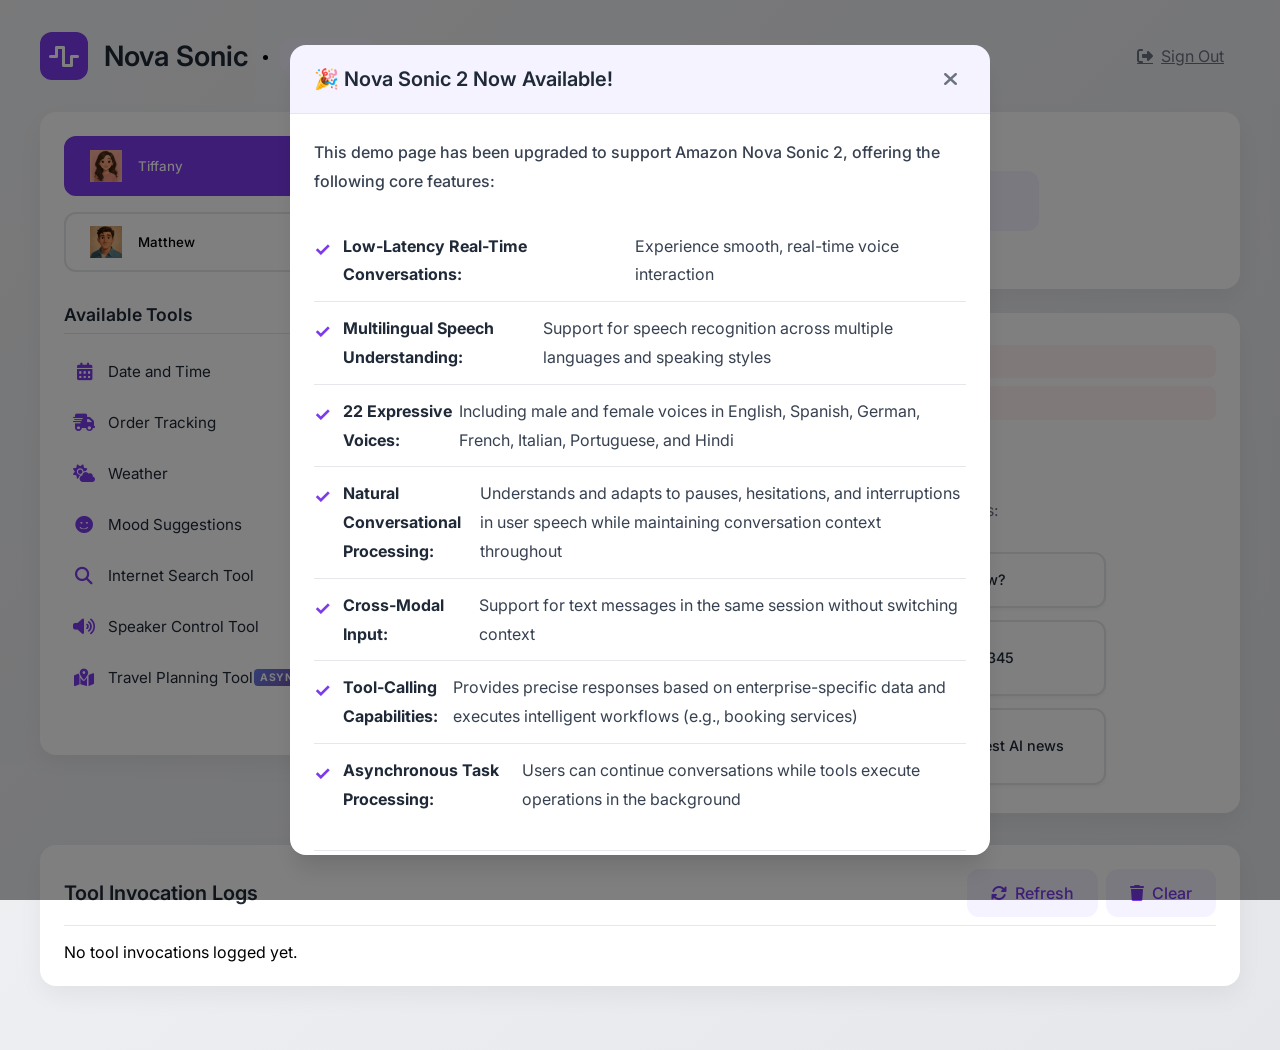
==== commit 2b75b577: "Enhance async tool execution and improve user experience - Fix JSON parsing error caused by newline " ====
--- a/templates/index.html
+++ b/templates/index.html
@@ -279,6 +279,77 @@
             box-shadow: 0 10px 25px rgba(0, 0, 0, 0.05);
         }
 
+        .microphone-container {
+            display: flex;
+            flex-direction: column;
+            align-items: center;
+            gap: 0.75rem;
+        }
+
+        .status-badge {
+            display: flex;
+            align-items: center;
+            gap: 0.5rem;
+            padding: 0.5rem 1rem;
+            border-radius: 20px;
+            font-size: 0.875rem;
+            font-weight: 500;
+            background: #F3F4F6;
+            color: #6B7280;
+            border: 2px solid #E5E7EB;
+            transition: all 0.3s ease;
+        }
+
+        .status-badge i {
+            font-size: 0.5rem;
+        }
+
+        .status-badge.ready {
+            background: #F3F4F6;
+            color: #6B7280;
+            border-color: #E5E7EB;
+        }
+
+        .status-badge.ready i {
+            color: #9CA3AF;
+        }
+
+        .status-badge.recording {
+            background: #FEE2E2;
+            color: #DC2626;
+            border-color: #FCA5A5;
+            animation: pulse 2s infinite;
+        }
+
+        .status-badge.recording i {
+            color: #DC2626;
+            animation: blink 1s infinite;
+        }
+
+        .status-badge.error {
+            background: #FEE2E2;
+            color: #DC2626;
+            border-color: #FCA5A5;
+        }
+
+        .status-badge.error i {
+            color: #DC2626;
+        }
+
+        @keyframes pulse {
+            0%, 100% {
+                box-shadow: 0 0 0 0 rgba(220, 38, 38, 0.4);
+            }
+            50% {
+                box-shadow: 0 0 0 8px rgba(220, 38, 38, 0);
+            }
+        }
+
+        @keyframes blink {
+            0%, 100% { opacity: 1; }
+            50% { opacity: 0.3; }
+        }
+
         .microphone-visualizer {
             width: 80px;
             height: 80px;
@@ -359,28 +430,6 @@
             border-radius: 0.75rem;
             overflow: hidden;
             flex-shrink: 0;
-        }
-
-        .not-recording, .recording, .error {
-            font-size: 0.875rem;
-            padding: 0.5rem 1rem;
-            border-radius: 0.5rem;
-            white-space: nowrap;
-        }
-        
-        .not-recording {
-            color: #6B7280;
-            background-color: #F9FAFB;
-        }
-        
-        .recording {
-            color: #DC2626;
-            background-color: #FEE2E2;
-        }
-        
-        .error {
-            color: #DC2626;
-            background-color: #FEE2E2;
         }
 
         /* Tool Status Display in Transcript */
@@ -596,6 +645,113 @@
             text-align: left;
         }
 
+        /* Welcome Screen Styles */
+        .welcome-screen {
+            display: flex;
+            flex-direction: column;
+            align-items: center;
+            justify-content: center;
+            height: 100%;
+            padding: 2rem;
+            text-align: center;
+            animation: fadeIn 0.5s ease-in;
+        }
+
+        @keyframes fadeIn {
+            from { opacity: 0; transform: translateY(10px); }
+            to { opacity: 1; transform: translateY(0); }
+        }
+
+        .welcome-screen.hidden {
+            display: none;
+        }
+
+        .welcome-header {
+            margin-bottom: 2rem;
+        }
+
+        .welcome-icon {
+            width: 80px;
+            height: 80px;
+            background: linear-gradient(135deg, var(--primary-color), var(--primary-dark));
+            border-radius: 50%;
+            display: flex;
+            align-items: center;
+            justify-content: center;
+            margin: 0 auto 1.5rem;
+            box-shadow: 0 10px 30px rgba(124, 58, 237, 0.3);
+        }
+
+        .welcome-icon i {
+            font-size: 2rem;
+            color: white;
+        }
+
+        .welcome-title {
+            font-size: 1.8rem;
+            font-weight: 700;
+            color: var(--text-color);
+            margin-bottom: 0.5rem;
+        }
+
+        .welcome-subtitle {
+            font-size: 1rem;
+            color: #6B7280;
+            margin-bottom: 0;
+        }
+
+        .example-prompts {
+            display: grid;
+            grid-template-columns: repeat(auto-fit, minmax(280px, 1fr));
+            gap: 0.75rem;
+            width: 100%;
+            max-width: 600px;
+            margin-bottom: 2rem;
+        }
+
+        .example-prompt {
+            display: flex;
+            align-items: center;
+            gap: 0.75rem;
+            padding: 1rem 1.25rem;
+            background: white;
+            border: 2px solid #E5E7EB;
+            border-radius: 12px;
+            font-size: 0.9rem;
+            color: var(--text-color);
+            text-align: left;
+            box-shadow: 0 2px 4px rgba(0, 0, 0, 0.05);
+        }
+
+        .example-prompt i {
+            font-size: 1.2rem;
+            color: var(--primary-color);
+            flex-shrink: 0;
+        }
+
+        .example-prompt span {
+            font-weight: 500;
+            line-height: 1.4;
+        }
+
+        .welcome-footer {
+            margin-top: 1rem;
+        }
+
+        .welcome-footer p {
+            display: flex;
+            align-items: center;
+            justify-content: center;
+            gap: 0.5rem;
+            font-size: 0.85rem;
+            color: #9CA3AF;
+            margin: 0;
+        }
+
+        .welcome-footer i {
+            color: var(--primary-color);
+        }
+
         .logout-btn {
             background: transparent;
             border: none;
@@ -722,11 +878,93 @@
             margin-bottom: 2rem;
         }
 
-        .pricing img {
-            max-width: 100%;
-            height: auto;
+        .pricing-table-container {
+            width: 100%;
+            max-width: 900px;
+            margin: 2rem auto;
+            overflow-x: auto;
+        }
+
+        .pricing-table {
+            width: 100%;
+            border-collapse: collapse;
+            background: white;
             border-radius: 0.75rem;
-            margin-bottom: 1rem;
+            overflow: hidden;
+            box-shadow: 0 4px 6px rgba(0, 0, 0, 0.1);
+        }
+
+        .pricing-table thead {
+            background: linear-gradient(135deg, var(--primary-color), var(--primary-dark));
+            color: white;
+        }
+
+        .pricing-table th {
+            padding: 1rem;
+            text-align: left;
+            font-weight: 600;
+            font-size: 0.95rem;
+        }
+
+        .pricing-table tbody tr {
+            border-bottom: 1px solid #E5E7EB;
+            transition: background-color 0.2s ease;
+        }
+
+        .pricing-table tbody tr:last-child {
+            border-bottom: none;
+        }
+
+        .pricing-table tbody tr:hover {
+            background-color: #F9FAFB;
+        }
+
+        .pricing-table td {
+            padding: 1rem;
+            font-size: 0.9rem;
+            color: var(--text-color);
+        }
+
+        .modality-badge {
+            display: inline-block;
+            padding: 0.25rem 0.75rem;
+            border-radius: 1rem;
+            font-size: 0.85rem;
+            font-weight: 600;
+        }
+
+        .modality-badge.speech {
+            background: #DBEAFE;
+            color: #1E40AF;
+        }
+
+        .modality-badge.text {
+            background: #DCFCE7;
+            color: #166534;
+        }
+
+        .pricing-note {
+            margin-top: 1.5rem;
+            padding: 1rem;
+            background: #F9FAFB;
+            border-left: 4px solid var(--primary-color);
+            border-radius: 0.5rem;
+            text-align: left;
+        }
+
+        .pricing-note p {
+            margin: 0.5rem 0;
+            font-size: 0.9rem;
+            color: #4B5563;
+            line-height: 1.6;
+        }
+
+        .pricing-note p:first-child {
+            margin-top: 0;
+        }
+
+        .pricing-note p:last-child {
+            margin-bottom: 0;
         }
 
         .pricing-link {
@@ -745,6 +983,22 @@
         .pricing-link:hover {
             background: var(--primary-dark);
             transform: translateY(-2px);
+        }
+
+        @media (max-width: 768px) {
+            .pricing-table-container {
+                overflow-x: auto;
+            }
+
+            .pricing-table {
+                font-size: 0.85rem;
+            }
+
+            .pricing-table th,
+            .pricing-table td {
+                padding: 0.75rem 0.5rem;
+                white-space: nowrap;
+            }
         }
         
         /* Tools List Styles */
@@ -1243,8 +1497,14 @@
                 <!-- Right Panel with Chat History -->
                 <div class="right-panel">
                     <div class="chat-interface">
-                        <div class="microphone-visualizer" id="micVisualizer">
-                            <i class="fa fas fa-microphone"></i>
+                        <div class="microphone-container">
+                            <div class="status-badge" id="statusBadge">
+                                <i class="fas fa-circle"></i>
+                                <span id="statusText">Ready</span>
+                            </div>
+                            <div class="microphone-visualizer" id="micVisualizer">
+                                <i class="fa fas fa-microphone"></i>
+                            </div>
                         </div>
 
                         <div class="controls">
@@ -1254,10 +1514,46 @@
                             </button>
                         </div>
 
-                        <div id="status" class="not-recording">Status: Not recording</div>
                         <div id="visualizer"></div>
                     </div>
-                    <div id="transcript"></div>
+                    <div id="transcript">
+                        <!-- Welcome screen with example prompts -->
+                        <div id="welcomeScreen" class="welcome-screen">
+                            <div class="welcome-header">
+                                <h2 class="welcome-title">Welcome to Nova Sonic</h2>
+                                <p class="welcome-subtitle">Try asking me something! Here are some examples:</p>
+                            </div>
+                            <div class="example-prompts">
+                                <div class="example-prompt">
+                                    <i class="fas fa-cloud-sun"></i>
+                                    <span>What is the weather in Seattle?</span>
+                                </div>
+                                <div class="example-prompt">
+                                    <i class="fas fa-clock"></i>
+                                    <span>What time is it now?</span>
+                                </div>
+                                <div class="example-prompt">
+                                    <i class="fas fa-plane"></i>
+                                    <span>Make a travel plan for 3 days in Beijing</span>
+                                </div>
+                                <div class="example-prompt">
+                                    <i class="fas fa-box"></i>
+                                    <span>Track my order 12345</span>
+                                </div>
+                                <div class="example-prompt">
+                                    <i class="fas fa-smile"></i>
+                                    <span>I'm feeling stressed, what should I do?</span>
+                                </div>
+                                <div class="example-prompt">
+                                    <i class="fas fa-search"></i>
+                                    <span>Search for the latest AI news</span>
+                                </div>
+                            </div>
+                            <div class="welcome-footer">
+                                <p><i class="fas fa-info-circle"></i> Click the microphone button above to start talking</p>
+                            </div>
+                        </div>
+                    </div>
                 </div>
             </div>
             
@@ -1296,7 +1592,39 @@
             <div class="pricing">
                 <h2>Nova Sonic Pricing</h2>
                 <p>Learn more about Nova Sonic pricing and plans</p>
-                <img src="/static/Nova-Pricing.jpg" alt="Nova Sonic Pricing" />
+
+                <div class="pricing-table-container">
+                    <table class="pricing-table">
+                        <thead>
+                            <tr>
+                                <th>Amazon Nova models</th>
+                                <th>Modality</th>
+                                <th>Price per 1,000 input tokens</th>
+                                <th>Price per 1,000 output tokens</th>
+                            </tr>
+                        </thead>
+                        <tbody>
+                            <tr>
+                                <td>Amazon Nova 2 Sonic</td>
+                                <td><span class="modality-badge speech">Speech</span></td>
+                                <td>$0.003</td>
+                                <td>$0.012</td>
+                            </tr>
+                            <tr>
+                                <td>Amazon Nova 2 Sonic</td>
+                                <td><span class="modality-badge text">Text</span></td>
+                                <td>$0.000319</td>
+                                <td>$0.002651</td>
+                            </tr>
+                        </tbody>
+                    </table>
+
+                    <div class="pricing-note">
+                        <p><strong>Note:</strong> The text tokens input and output pricing applies to specific use cases such as speech-to-text transcription, tool calls for task completion or knowledge grounding, adding conversation history to the session etc.</p>
+                        <p>On-demand inference for custom Nova models is priced the same as base Nova inference.</p>
+                    </div>
+                </div>
+
                 <a href="https://aws.amazon.com/bedrock/pricing/" target="_blank" class="pricing-link">
                     <i class="fa fas fa-external-link-alt"></i>
                     View Pricing Details
@@ -1349,7 +1677,13 @@
         function addMessageToTranscript(data) {
             const transcriptDiv = document.getElementById('transcript');
             const isAssistant = data.role === 'ASSISTANT';
-            
+
+            // Hide welcome screen when first message arrives
+            const welcomeScreen = document.getElementById('welcomeScreen');
+            if (welcomeScreen && !welcomeScreen.classList.contains('hidden')) {
+                welcomeScreen.classList.add('hidden');
+            }
+
             // Create message container
             const messageContainer = document.createElement('div');
             messageContainer.className = 'message-container';
@@ -1502,7 +1836,7 @@
                     <div class="tool-status-card">
                         <div class="tool-status-header">
                             <div class="spinner-icon"></div>
-                            <span class="tool-status-title">工具执行中</span>
+                            <span class="tool-status-title">Tool Executing</span>
                         </div>
                         <div class="tool-status-content">${message}</div>
                     </div>
@@ -1524,7 +1858,7 @@
                         <div class="tool-status-card completed">
                             <div class="tool-status-header">
                                 <i class="fas fa-check-circle" style="color: #10B981;"></i>
-                                <span class="tool-status-title">工具执行完成</span>
+                                <span class="tool-status-title">Tool Completed</span>
                             </div>
                             <div class="tool-status-content">${message}</div>
                         </div>
@@ -1621,8 +1955,10 @@
             
             ws.onerror = (error) => {
                 console.error('WebSocket error:', error);
-                document.getElementById('status').textContent = 'Status: WebSocket error';
-                document.getElementById('status').className = 'error';
+                const statusBadge = document.getElementById('statusBadge');
+                const statusText = document.getElementById('statusText');
+                statusText.textContent = 'Error';
+                statusBadge.className = 'status-badge error';
             };
         }
 
@@ -1797,8 +2133,10 @@
             toggleButtonIcon.className = 'fa fas fa-stop';
             toggleButtonText.textContent = 'Stop Talking';
 
-            document.getElementById('status').textContent = 'Status: Recording';
-            document.getElementById('status').className = 'recording';
+            const statusBadge = document.getElementById('statusBadge');
+            const statusText = document.getElementById('statusText');
+            statusText.textContent = 'Recording';
+            statusBadge.className = 'status-badge recording';
             micVisualizer.classList.add('recording');
             console.log('Started recording');
         }
@@ -1819,8 +2157,10 @@
             toggleButtonIcon.className = 'fa fas fa-microphone';
             toggleButtonText.textContent = 'Start Talking';
 
-            document.getElementById('status').textContent = 'Status: Not recording';
-            document.getElementById('status').className = 'not-recording';
+            const statusBadge = document.getElementById('statusBadge');
+            const statusText = document.getElementById('statusText');
+            statusText.textContent = 'Ready';
+            statusBadge.className = 'status-badge ready';
             micVisualizer.classList.remove('recording');
             
             try {
@@ -1963,39 +2303,39 @@
             // Tool information database
             const toolInfo = {
                 'getDateAndTimeTool': {
-                    description: '获取当前日期和时间信息，包括年月日、星期、时区等详细信息。',
+                    description: 'Get current date and time information, including year, month, day, day of week, timezone, and other details.',
                     sampleInput: '{}',
                     sampleOutput: '{"formattedTime": "02:30 PM", "date": "2025-12-15", "year": 2025, "month": 12, "day": 15, "dayOfWeek": "MONDAY", "timezone": "PST"}'
                 },
                 'trackOrderTool': {
-                    description: '通过订单号追踪订单状态，提供预计送达时间和当前物流信息。',
+                    description: 'Track order status by order number, provides estimated delivery time and current logistics information.',
                     sampleInput: '{"orderId": "1234", "requestNotifications": false}',
                     sampleOutput: '{"orderStatus": "In transit", "orderNumber": "1234", "estimatedDelivery": "2025-12-18", "currentLocation": "Distribution Center"}'
                 },
                 'getWeatherTool': {
-                    description: '查询指定城市的天气情况，包括温度、湿度、风速等气象信息。',
+                    description: 'Query weather conditions for a specified city, including temperature, humidity, wind speed, and other meteorological information.',
                     sampleInput: '{"location": "Beijing", "unit": "celsius"}',
                     sampleOutput: '{"location": "Beijing", "temperature": 15, "condition": "Sunny", "humidity": 45, "windSpeed": 12, "unit": "celsius"}'
                 },
                 'getMoodSuggestionTool': {
-                    description: '根据用户当前心情提供个性化的活动建议，帮助改善情绪。',
+                    description: 'Provide personalized activity suggestions based on user\'s current mood to help improve emotional state.',
                     sampleInput: '{"mood": "stressed", "preferences": "relaxing activities"}',
-                    sampleOutput: '{"suggestions": ["冥想10分钟", "听轻音乐", "散步放松"], "mood": "stressed", "status": "success"}'
+                    sampleOutput: '{"suggestions": ["Meditate for 10 minutes", "Listen to soothing music", "Take a relaxing walk"], "mood": "stressed", "status": "success"}'
                 },
                 'searchTool': {
-                    description: '使用 EXA 搜索引擎进行互联网搜索，获取最新的信息和资讯。',
-                    sampleInput: '{"query": "最新AI技术发展"}',
-                    sampleOutput: '{"results": ["result1", "result2"], "query": "最新AI技术发展", "status": "success"}'
+                    description: 'Use EXA search engine for internet searches to get the latest information and news.',
+                    sampleInput: '{"query": "latest AI technology developments"}',
+                    sampleOutput: '{"results": ["result1", "result2"], "query": "latest AI technology developments", "status": "success"}'
                 },
                 'speakerControlTool': {
-                    description: '控制智能音箱，支持开关、音量调节和状态查询等功能。',
+                    description: 'Control smart speakers, supports power on/off, volume adjustment, and status query functions.',
                     sampleInput: '{"action": "volume_up", "deviceId": "living_room_speaker"}',
                     sampleOutput: '{"device_id": "living_room_speaker", "power": true, "volume": 7, "message": "Increased volume to 7", "status": "success"}'
                 },
                 'travelPlanningTool': {
-                    description: '为用户制定详细的旅行计划。异步调用天气、景点、美食等多个信息源，生成包含每日行程的完整旅行方案。支持异步调用，不会阻塞对话。',
-                    sampleInput: '{"destination": "北京", "days": 3, "preferences": "文化历史"}',
-                    sampleOutput: '{"destination": "北京", "days": 3, "weather": {...}, "itinerary": [{"day": 1, "activities": ["上午：游览故宫", "中午：品尝北京烤鸭", "下午：参观天安门广场"]}], "attractions": [...], "food_recommendations": [...], "status": "success"}',
+                    description: 'Create detailed travel plans for users. Asynchronously calls multiple information sources including weather, attractions, and food, generating complete travel plans with daily itineraries. Supports asynchronous calls without blocking conversation.',
+                    sampleInput: '{"destination": "Beijing", "days": 3, "preferences": "culture and history"}',
+                    sampleOutput: '{"destination": "Beijing", "days": 3, "weather": {...}, "itinerary": [{"day": 1, "activities": ["Morning: Visit the Forbidden City", "Lunch: Try Beijing Roast Duck", "Afternoon: Tour Tiananmen Square"]}], "attractions": [...], "food_recommendations": [...], "status": "success"}',
                     isAsync: true
                 }
             };
@@ -2038,7 +2378,7 @@
             // Set modal content
             modalContent.innerHTML = `
                 <div class="tool-modal-section">
-                    <h4 class="tool-modal-section-title">📝 描述</h4>
+                    <h4 class="tool-modal-section-title">📝 Description</h4>
                     <p class="tool-modal-description">${info.description}</p>
                 </div>
                 <div class="tool-modal-section">
@@ -2121,20 +2461,29 @@
             const novaSonic2Modal = document.getElementById('novaSonic2Modal');
             const closeNovaSonic2Modal = document.getElementById('closeNovaSonic2Modal');
 
-            // 每次登录后都显示弹窗,延迟500ms让页面先加载完成
-            setTimeout(() => {
-                novaSonic2Modal.classList.add('active');
-            }, 500);
-
-            // 关闭按钮事件
-            closeNovaSonic2Modal.addEventListener('click', () => {
+            // Check if user has already seen this modal
+            const hasSeenModal = localStorage.getItem('novaSonic2ModalSeen');
+
+            // Show modal only if user hasn't seen it before
+            if (!hasSeenModal) {
+                setTimeout(() => {
+                    novaSonic2Modal.classList.add('active');
+                }, 500);
+            }
+
+            // Function to close modal and mark as seen
+            const closeModal = () => {
                 novaSonic2Modal.classList.remove('active');
-            });
-
-            // 点击遮罩层关闭弹窗
+                localStorage.setItem('novaSonic2ModalSeen', 'true');
+            };
+
+            // Close button event
+            closeNovaSonic2Modal.addEventListener('click', closeModal);
+
+            // Close modal when clicking on overlay
             novaSonic2Modal.addEventListener('click', (e) => {
                 if (e.target === novaSonic2Modal) {
-                    novaSonic2Modal.classList.remove('active');
+                    closeModal();
                 }
             });
         });
@@ -2162,22 +2511,22 @@
     <div class="modal-overlay" id="novaSonic2Modal">
         <div class="modal-container" style="max-width: 700px;">
             <div class="modal-header">
-                <h3 class="modal-title">🎉 Nova Sonic 2 现已支持!</h3>
+                <h3 class="modal-title">🎉 Nova Sonic 2 Now Available!</h3>
                 <button class="modal-close" id="closeNovaSonic2Modal">
                     <i class="fas fa-times"></i>
                 </button>
             </div>
             <div class="modal-content">
                 <div class="feature-intro">
-                    <p>本Demo页面已经升级支持Amazon Nova Sonic 2,提供以下核心功能:</p>
+                    <p>This demo page has been upgraded to support Amazon Nova Sonic 2, offering the following core features:</p>
                     <ul class="feature-list">
-                        <li><strong>低延迟实时对话:</strong> 实现流畅的实时语音交互体验</li>
-                        <li><strong>多语言语音理解:</strong> 支持多种语言和说话风格的语音识别</li>
-                        <li><strong>22种表现力丰富的语音:</strong> 包括英语、西班牙语、德语、法语、意大利语、葡萄牙语和印地语的多种男女声音</li>
-                        <li><strong>自然流畅的对话处理:</strong> 能够理解和适应用户语音中的停顿、犹豫和打断,并在整个交互过程中保持对话上下文</li>
-                        <li><strong>跨模态输入:</strong> 支持在同一会话中使用文本消息与AI对话,无需切换上下文</li>
-                        <li><strong>工具调用能力:</strong> 基于企业特定数据提供精准响应,执行智能工作流程(如预订服务)</li>
-                        <li><strong>异步任务处理:</strong> 用户可以在工具在后台执行操作时继续对话</li>
+                        <li><strong>Low-Latency Real-Time Conversations:</strong> Experience smooth, real-time voice interaction</li>
+                        <li><strong>Multilingual Speech Understanding:</strong> Support for speech recognition across multiple languages and speaking styles</li>
+                        <li><strong>22 Expressive Voices:</strong> Including male and female voices in English, Spanish, German, French, Italian, Portuguese, and Hindi</li>
+                        <li><strong>Natural Conversational Processing:</strong> Understands and adapts to pauses, hesitations, and interruptions in user speech while maintaining conversation context throughout</li>
+                        <li><strong>Cross-Modal Input:</strong> Support for text messages in the same session without switching context</li>
+                        <li><strong>Tool-Calling Capabilities:</strong> Provides precise responses based on enterprise-specific data and executes intelligent workflows (e.g., booking services)</li>
+                        <li><strong>Asynchronous Task Processing:</strong> Users can continue conversations while tools execute operations in the background</li>
                     </ul>
 
                     <div class="learn-more">
@@ -2185,7 +2534,7 @@
                            target="_blank"
                            class="pricing-link">
                             <i class="fas fa-book"></i>
-                            查看详细文档
+                            Learn More
                         </a>
                     </div>
                 </div>
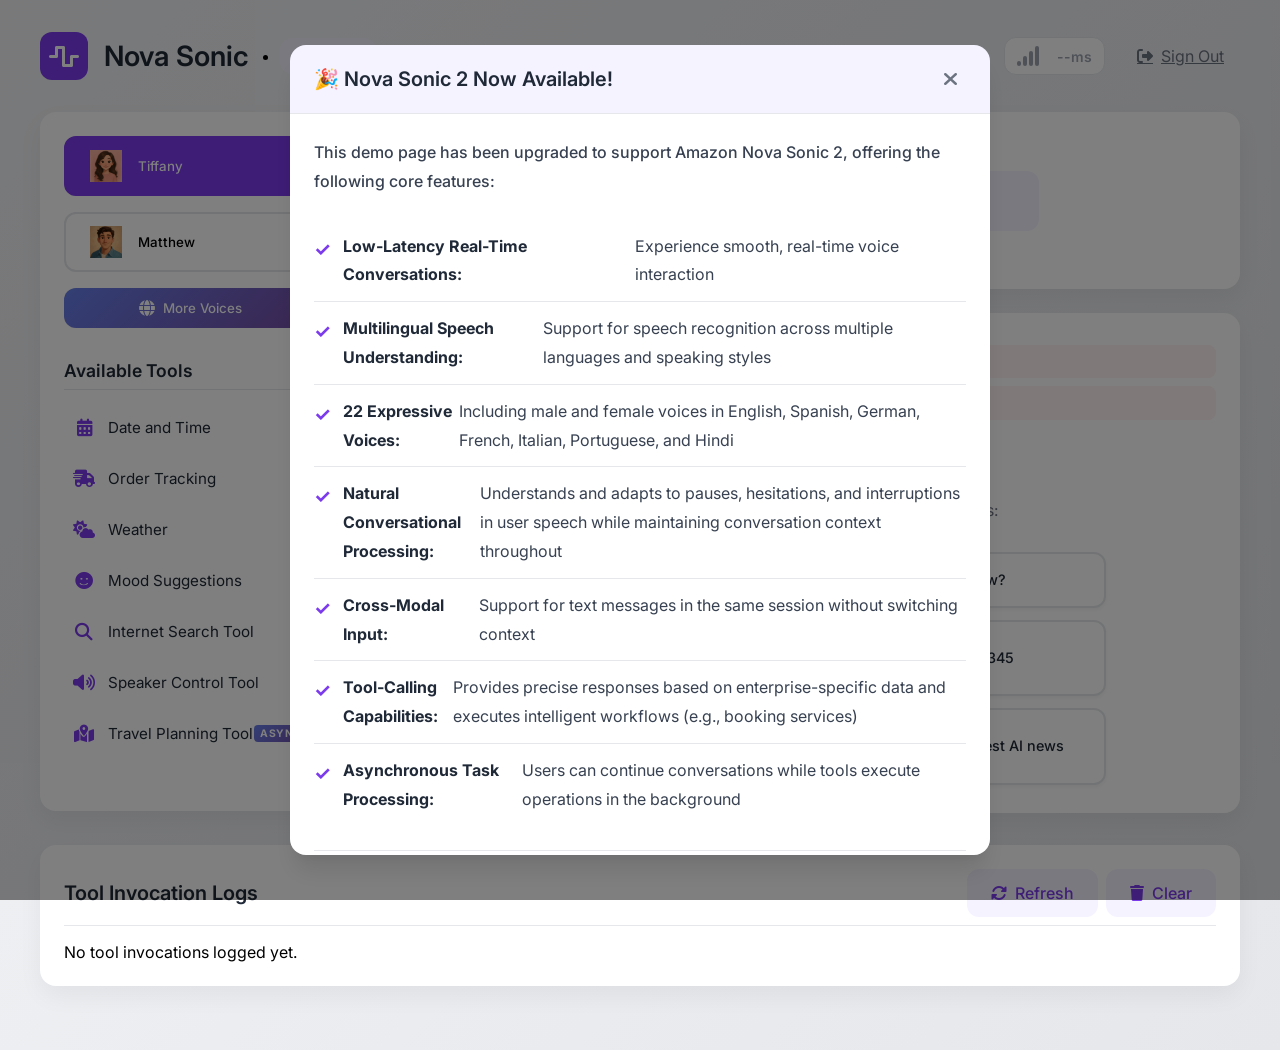
==== commit 49fbb276: "Add multi-language voice selection modal with 16 Nova Sonic voices - Add "More Voices" button in voi" ====
--- a/templates/index.html
+++ b/templates/index.html
@@ -265,6 +265,213 @@
             color: white;
         }
 
+        /* More Voices Button */
+        .more-voices-btn {
+            background: linear-gradient(135deg, #667eea 0%, #764ba2 100%);
+            border: none;
+            padding: 0.75rem 1.5rem;
+            border-radius: 0.75rem;
+            display: flex;
+            align-items: center;
+            gap: 0.5rem;
+            cursor: pointer;
+            transition: var(--transition);
+            font-weight: 500;
+            color: white;
+            width: 100%;
+            justify-content: center;
+        }
+
+        .more-voices-btn:hover {
+            transform: translateY(-2px);
+            box-shadow: 0 4px 12px rgba(102, 126, 234, 0.4);
+        }
+
+        .more-voices-btn i {
+            font-size: 1rem;
+        }
+
+        .more-voices-btn.active-voice {
+            background: linear-gradient(135deg, #10B981 0%, #059669 100%);
+            box-shadow: 0 2px 8px rgba(16, 185, 129, 0.4);
+        }
+
+        /* Voice Modal Styles */
+        .voice-modal {
+            display: none;
+            position: fixed;
+            z-index: 1000;
+            left: 0;
+            top: 0;
+            width: 100%;
+            height: 100%;
+            background-color: rgba(0, 0, 0, 0.5);
+            backdrop-filter: blur(4px);
+            animation: fadeIn 0.3s ease;
+        }
+
+        .voice-modal.show {
+            display: flex;
+            align-items: center;
+            justify-content: center;
+        }
+
+        @keyframes fadeIn {
+            from { opacity: 0; }
+            to { opacity: 1; }
+        }
+
+        .voice-modal-content {
+            background: white;
+            border-radius: 1rem;
+            width: 90%;
+            max-width: 700px;
+            max-height: 80vh;
+            overflow: hidden;
+            box-shadow: 0 20px 60px rgba(0, 0, 0, 0.3);
+            animation: slideUp 0.3s ease;
+        }
+
+        @keyframes slideUp {
+            from { transform: translateY(20px); opacity: 0; }
+            to { transform: translateY(0); opacity: 1; }
+        }
+
+        .voice-modal-header {
+            display: flex;
+            justify-content: space-between;
+            align-items: center;
+            padding: 1.25rem 1.5rem;
+            background: linear-gradient(135deg, #667eea 0%, #764ba2 100%);
+            color: white;
+        }
+
+        .voice-modal-header h2 {
+            font-size: 1.25rem;
+            font-weight: 600;
+            display: flex;
+            align-items: center;
+            gap: 0.5rem;
+        }
+
+        .voice-modal-close {
+            background: rgba(255, 255, 255, 0.2);
+            border: none;
+            color: white;
+            font-size: 1.5rem;
+            cursor: pointer;
+            width: 36px;
+            height: 36px;
+            border-radius: 50%;
+            display: flex;
+            align-items: center;
+            justify-content: center;
+            transition: background 0.2s;
+        }
+
+        .voice-modal-close:hover {
+            background: rgba(255, 255, 255, 0.3);
+        }
+
+        .voice-modal-body {
+            padding: 1.5rem;
+            overflow-y: auto;
+            max-height: calc(80vh - 80px);
+        }
+
+        .voice-language-group {
+            margin-bottom: 1.5rem;
+        }
+
+        .voice-language-group h3 {
+            font-size: 1rem;
+            font-weight: 600;
+            color: #374151;
+            margin-bottom: 0.75rem;
+            display: flex;
+            align-items: center;
+            gap: 0.5rem;
+            padding-bottom: 0.5rem;
+            border-bottom: 2px solid #E5E7EB;
+        }
+
+        .voice-language-group h3 i {
+            color: var(--primary-color);
+        }
+
+        .voice-options {
+            display: grid;
+            grid-template-columns: repeat(auto-fill, minmax(280px, 1fr));
+            gap: 0.75rem;
+        }
+
+        .voice-option {
+            display: flex;
+            align-items: center;
+            gap: 0.75rem;
+            padding: 1rem;
+            background: #F9FAFB;
+            border: 2px solid #E5E7EB;
+            border-radius: 0.75rem;
+            cursor: pointer;
+            transition: all 0.2s ease;
+            text-align: left;
+        }
+
+        .voice-option:hover {
+            border-color: var(--primary-color);
+            background: #F5F3FF;
+            transform: translateY(-2px);
+        }
+
+        .voice-option.selected {
+            border-color: var(--primary-color);
+            background: var(--primary-color);
+            color: white;
+        }
+
+        .voice-option.selected .voice-desc {
+            color: rgba(255, 255, 255, 0.8);
+        }
+
+        .voice-option i {
+            font-size: 1.25rem;
+            color: var(--primary-color);
+            width: 24px;
+        }
+
+        .voice-option.selected i {
+            color: white;
+        }
+
+        .voice-name {
+            font-weight: 600;
+            font-size: 1rem;
+        }
+
+        .voice-desc {
+            font-size: 0.75rem;
+            color: #6B7280;
+            display: block;
+        }
+
+        /* Current voice indicator */
+        .current-voice-indicator {
+            display: flex;
+            align-items: center;
+            gap: 0.5rem;
+            padding: 0.5rem 1rem;
+            background: #F5F3FF;
+            border-radius: 0.5rem;
+            margin-bottom: 1rem;
+            font-size: 0.875rem;
+            color: var(--primary-color);
+        }
+
+        .current-voice-indicator strong {
+            font-weight: 600;
+        }
+
         .chat-interface {
             display: flex;
             flex-direction: row;
@@ -768,6 +975,168 @@
         .logout-btn:hover {
             background: #F3F4F6;
             color: #DC2626;
+        }
+
+        /* Network Signal Detector Styles */
+        .network-signal-detector {
+            display: flex;
+            align-items: center;
+            gap: 0.5rem;
+            padding: 0.5rem 0.75rem;
+            background: white;
+            border: 1px solid #E5E7EB;
+            border-radius: 0.75rem;
+            cursor: pointer;
+            transition: var(--transition);
+            position: relative;
+        }
+
+        .network-signal-detector:hover {
+            background: #F9FAFB;
+            border-color: var(--primary-color);
+        }
+
+        .signal-bars {
+            display: flex;
+            align-items: flex-end;
+            gap: 2px;
+            height: 20px;
+        }
+
+        .signal-bar {
+            width: 4px;
+            border-radius: 2px;
+            background: #D1D5DB;
+            transition: all 0.3s ease;
+        }
+
+        .signal-bar.bar-1 {
+            height: 25%;
+        }
+
+        .signal-bar.bar-2 {
+            height: 50%;
+        }
+
+        .signal-bar.bar-3 {
+            height: 75%;
+        }
+
+        .signal-bar.bar-4 {
+            height: 100%;
+        }
+
+        /* Signal States */
+        .network-signal-detector.excellent .signal-bar {
+            background: #10B981;
+        }
+
+        .network-signal-detector.good .signal-bar.bar-1,
+        .network-signal-detector.good .signal-bar.bar-2,
+        .network-signal-detector.good .signal-bar.bar-3 {
+            background: #22C55E;
+        }
+
+        .network-signal-detector.fair .signal-bar.bar-1,
+        .network-signal-detector.fair .signal-bar.bar-2 {
+            background: #F59E0B;
+        }
+
+        .network-signal-detector.poor .signal-bar.bar-1 {
+            background: #F97316;
+        }
+
+        .network-signal-detector.bad .signal-bar.bar-1 {
+            background: #EF4444;
+            animation: signalBlink 1s infinite;
+        }
+
+        .network-signal-detector.offline .signal-bar {
+            background: #9CA3AF;
+        }
+
+        @keyframes signalBlink {
+            0%, 100% { opacity: 1; }
+            50% { opacity: 0.3; }
+        }
+
+        .signal-latency {
+            font-size: 0.875rem;
+            font-weight: 600;
+            color: var(--text-color);
+            min-width: 45px;
+            text-align: right;
+        }
+
+        /* Tooltip Styles */
+        .signal-tooltip {
+            position: absolute;
+            top: calc(100% + 0.5rem);
+            right: 0;
+            background: white;
+            border: 1px solid #E5E7EB;
+            border-radius: 0.75rem;
+            padding: 0.75rem;
+            box-shadow: 0 4px 12px rgba(0, 0, 0, 0.15);
+            z-index: 1000;
+            min-width: 200px;
+            opacity: 0;
+            visibility: hidden;
+            transform: translateY(-10px);
+            transition: all 0.3s ease;
+        }
+
+        .network-signal-detector:hover .signal-tooltip {
+            opacity: 1;
+            visibility: visible;
+            transform: translateY(0);
+        }
+
+        .tooltip-row {
+            display: flex;
+            justify-content: space-between;
+            align-items: center;
+            padding: 0.35rem 0;
+            font-size: 0.875rem;
+        }
+
+        .tooltip-row:not(:last-child) {
+            border-bottom: 1px solid #F3F4F6;
+        }
+
+        .tooltip-label {
+            color: #6B7280;
+            font-weight: 500;
+        }
+
+        .tooltip-value {
+            color: var(--text-color);
+            font-weight: 600;
+        }
+
+        /* Color coding for status */
+        .network-signal-detector.excellent .signal-latency {
+            color: #10B981;
+        }
+
+        .network-signal-detector.good .signal-latency {
+            color: #22C55E;
+        }
+
+        .network-signal-detector.fair .signal-latency {
+            color: #F59E0B;
+        }
+
+        .network-signal-detector.poor .signal-latency {
+            color: #F97316;
+        }
+
+        .network-signal-detector.bad .signal-latency {
+            color: #EF4444;
+        }
+
+        .network-signal-detector.offline .signal-latency {
+            color: #9CA3AF;
         }
 
         .nav-tabs {
@@ -1438,6 +1807,35 @@
                 </a></li>
             </ul>
             <div class="actions">
+                <div class="network-signal-detector" id="networkSignalDetector">
+                    <div class="signal-bars">
+                        <span class="signal-bar bar-1"></span>
+                        <span class="signal-bar bar-2"></span>
+                        <span class="signal-bar bar-3"></span>
+                        <span class="signal-bar bar-4"></span>
+                    </div>
+                    <span class="signal-latency" id="signalLatency">--ms</span>
+
+                    <!-- Hover tooltip -->
+                    <div class="signal-tooltip" id="signalTooltip">
+                        <div class="tooltip-row">
+                            <span class="tooltip-label">网络延迟:</span>
+                            <span class="tooltip-value" id="tooltipLatency">--ms</span>
+                        </div>
+                        <div class="tooltip-row">
+                            <span class="tooltip-label">状态:</span>
+                            <span class="tooltip-value" id="tooltipStatus">检测中</span>
+                        </div>
+                        <div class="tooltip-row">
+                            <span class="tooltip-label">抖动:</span>
+                            <span class="tooltip-value" id="tooltipJitter">--ms</span>
+                        </div>
+                        <div class="tooltip-row">
+                            <span class="tooltip-label">连接:</span>
+                            <span class="tooltip-value" id="tooltipConnection">WebSocket</span>
+                        </div>
+                    </div>
+                </div>
                 <a href="/logout" class="logout-btn">
                     <i class="fa fas fa-sign-out-alt"></i>
                     Sign Out
@@ -1455,6 +1853,9 @@
                         </button>
                         <button class="voice-btn" data-voice="matthew">
                             <img src="/static/images/matthew_miyazaki.png" class="bubble-avatar" style="width:32px;height:32px;margin-right:8px;" alt="Matthew"> Matthew
+                        </button>
+                        <button class="more-voices-btn" id="moreVoicesBtn">
+                            <i class="fas fa-globe"></i> More Voices
                         </button>
                     </div>
                     
@@ -1644,7 +2045,7 @@
         const SAMPLE_RATE = 24000;
         const INPUT_SAMPLE_RATE = 16000;
         const CHUNK_SIZE = 512;
-        let silenceThreshold = 0.02; 
+        let silenceThreshold = 0.02;
         let silenceCounter = 0;
         const MAX_SILENCE_FRAMES = 20;
         let isInitialized = false;
@@ -1658,17 +2059,231 @@
         let bufferSize = 0;
         const MAX_BUFFER_SIZE = 4096;
 
-        // Role information structure
+        // Network Signal Detector Variables
+        let networkDetector = {
+            latencies: [],
+            maxSamples: 10,
+            pingInterval: null,
+            lastPingTime: 0,
+            consecutiveFailures: 0,
+            isMonitoring: false
+        };
+
+        // Update network signal UI
+        function updateNetworkSignal(latency) {
+            const detector = document.getElementById('networkSignalDetector');
+            const latencyDisplay = document.getElementById('signalLatency');
+            const tooltipLatency = document.getElementById('tooltipLatency');
+            const tooltipStatus = document.getElementById('tooltipStatus');
+            const tooltipJitter = document.getElementById('tooltipJitter');
+            const tooltipConnection = document.getElementById('tooltipConnection');
+
+            if (!detector) return;
+
+            // Add latency to history
+            networkDetector.latencies.push(latency);
+            if (networkDetector.latencies.length > networkDetector.maxSamples) {
+                networkDetector.latencies.shift();
+            }
+
+            // Calculate average latency
+            const avgLatency = Math.round(
+                networkDetector.latencies.reduce((a, b) => a + b, 0) / networkDetector.latencies.length
+            );
+
+            // Calculate jitter (standard deviation)
+            const mean = networkDetector.latencies.reduce((a, b) => a + b, 0) / networkDetector.latencies.length;
+            const variance = networkDetector.latencies.reduce((sum, val) => sum + Math.pow(val - mean, 2), 0) / networkDetector.latencies.length;
+            const jitter = Math.round(Math.sqrt(variance));
+
+            // Determine signal quality
+            let signalClass = 'offline';
+            let statusText = '离线';
+
+            if (avgLatency < 100) {
+                signalClass = 'excellent';
+                statusText = '优秀';
+            } else if (avgLatency < 200) {
+                signalClass = 'good';
+                statusText = '良好';
+            } else if (avgLatency < 400) {
+                signalClass = 'fair';
+                statusText = '一般';
+            } else if (avgLatency < 600) {
+                signalClass = 'poor';
+                statusText = '较差';
+            } else {
+                signalClass = 'bad';
+                statusText = '很差';
+            }
+
+            // Update UI
+            detector.className = `network-signal-detector ${signalClass}`;
+            latencyDisplay.textContent = `${avgLatency}ms`;
+            tooltipLatency.textContent = `${avgLatency}ms`;
+            tooltipStatus.textContent = statusText;
+            tooltipJitter.textContent = `±${jitter}ms`;
+            tooltipConnection.textContent = ws && ws.readyState === WebSocket.OPEN ? 'WebSocket 已连接' : 'WebSocket 断开';
+
+            // Reset failure counter on successful ping
+            networkDetector.consecutiveFailures = 0;
+        }
+
+        // Mark network as offline
+        function markNetworkOffline() {
+            const detector = document.getElementById('networkSignalDetector');
+            const latencyDisplay = document.getElementById('signalLatency');
+            const tooltipStatus = document.getElementById('tooltipStatus');
+            const tooltipConnection = document.getElementById('tooltipConnection');
+
+            if (!detector) return;
+
+            detector.className = 'network-signal-detector offline';
+            latencyDisplay.textContent = '--ms';
+            tooltipStatus.textContent = '离线';
+            tooltipConnection.textContent = 'WebSocket 断开';
+        }
+
+        // Start network monitoring
+        function startNetworkMonitoring() {
+            if (networkDetector.isMonitoring) return;
+
+            networkDetector.isMonitoring = true;
+            networkDetector.consecutiveFailures = 0;
+
+            // Send ping every 2 seconds
+            networkDetector.pingInterval = setInterval(() => {
+                if (ws && ws.readyState === WebSocket.OPEN) {
+                    networkDetector.lastPingTime = Date.now();
+                    ws.send(JSON.stringify({
+                        type: 'ping',
+                        timestamp: networkDetector.lastPingTime
+                    }));
+                } else {
+                    networkDetector.consecutiveFailures++;
+                    if (networkDetector.consecutiveFailures >= 3) {
+                        markNetworkOffline();
+                    }
+                }
+            }, 2000);
+        }
+
+        // Stop network monitoring
+        function stopNetworkMonitoring() {
+            if (networkDetector.pingInterval) {
+                clearInterval(networkDetector.pingInterval);
+                networkDetector.pingInterval = null;
+            }
+            networkDetector.isMonitoring = false;
+            networkDetector.latencies = [];
+            markNetworkOffline();
+        }
+
+        // Role information structure - All 16 Nova Sonic voices
         const roles = {
+            // English (US) - Polyglot
             tiffany: {
                 name: "Tiffany",
                 avatar: "/static/images/tiffany_miyazaki.png",
-                themeClass: "theme-female"
+                themeClass: "theme-female",
+                lang: "en-US"
             },
             matthew: {
                 name: "Matthew",
                 avatar: "/static/images/matthew_miyazaki.png",
-                themeClass: "theme-male"
+                themeClass: "theme-male",
+                lang: "en-US"
+            },
+            // English (UK)
+            amy: {
+                name: "Amy",
+                avatar: "/static/images/tiffany_miyazaki.png",
+                themeClass: "theme-female",
+                lang: "en-GB"
+            },
+            olivia: {
+                name: "Olivia",
+                avatar: "/static/images/tiffany_miyazaki.png",
+                themeClass: "theme-female",
+                lang: "en-GB"
+            },
+            // Spanish
+            lupe: {
+                name: "Lupe",
+                avatar: "/static/images/tiffany_miyazaki.png",
+                themeClass: "theme-female",
+                lang: "es"
+            },
+            carlos: {
+                name: "Carlos",
+                avatar: "/static/images/matthew_miyazaki.png",
+                themeClass: "theme-male",
+                lang: "es"
+            },
+            // French
+            ambre: {
+                name: "Ambre",
+                avatar: "/static/images/tiffany_miyazaki.png",
+                themeClass: "theme-female",
+                lang: "fr"
+            },
+            florian: {
+                name: "Florian",
+                avatar: "/static/images/matthew_miyazaki.png",
+                themeClass: "theme-male",
+                lang: "fr"
+            },
+            // German
+            tina: {
+                name: "Tina",
+                avatar: "/static/images/tiffany_miyazaki.png",
+                themeClass: "theme-female",
+                lang: "de"
+            },
+            lennart: {
+                name: "Lennart",
+                avatar: "/static/images/matthew_miyazaki.png",
+                themeClass: "theme-male",
+                lang: "de"
+            },
+            // Italian
+            beatrice: {
+                name: "Beatrice",
+                avatar: "/static/images/tiffany_miyazaki.png",
+                themeClass: "theme-female",
+                lang: "it"
+            },
+            lorenzo: {
+                name: "Lorenzo",
+                avatar: "/static/images/matthew_miyazaki.png",
+                themeClass: "theme-male",
+                lang: "it"
+            },
+            // Portuguese
+            carolina: {
+                name: "Carolina",
+                avatar: "/static/images/tiffany_miyazaki.png",
+                themeClass: "theme-female",
+                lang: "pt"
+            },
+            leo: {
+                name: "Leo",
+                avatar: "/static/images/matthew_miyazaki.png",
+                themeClass: "theme-male",
+                lang: "pt"
+            },
+            // Hindi
+            kiara: {
+                name: "Kiara",
+                avatar: "/static/images/tiffany_miyazaki.png",
+                themeClass: "theme-female",
+                lang: "hi"
+            },
+            arjun: {
+                name: "Arjun",
+                avatar: "/static/images/matthew_miyazaki.png",
+                themeClass: "theme-male",
+                lang: "hi"
             }
         };
 
@@ -1815,6 +2430,10 @@
             } else if (data.type === 'tool_status') {
                 // Display tool execution status
                 displayToolStatus(data.status, data.message);
+            } else if (data.type === 'pong') {
+                // Handle pong response for network latency measurement
+                const latency = Date.now() - networkDetector.lastPingTime;
+                updateNetworkSignal(latency);
             }
         }
 
@@ -1939,26 +2558,32 @@
             const wsUrl = `${protocol}//${window.location.host}/ws/${clientId}`;
             console.log('Connecting to WebSocket:', wsUrl);
             ws = new WebSocket(wsUrl);
-            
+
             ws.onopen = () => {
                 console.log('WebSocket connected');
                 document.getElementById('toggleButton').disabled = false;
+                // Start network monitoring when WebSocket is connected
+                startNetworkMonitoring();
             };
 
             ws.onclose = () => {
                 console.log('WebSocket disconnected');
                 document.getElementById('toggleButton').disabled = true;
                 stopRecording();
+                // Stop network monitoring when WebSocket is disconnected
+                stopNetworkMonitoring();
             };
-            
+
             ws.onmessage = handleWebSocketMessage;
-            
+
             ws.onerror = (error) => {
                 console.error('WebSocket error:', error);
                 const statusBadge = document.getElementById('statusBadge');
                 const statusText = document.getElementById('statusText');
                 statusText.textContent = 'Error';
                 statusBadge.className = 'status-badge error';
+                // Mark network as offline on error
+                markNetworkOffline();
             };
         }
 
@@ -2487,6 +3112,101 @@
                 }
             });
         });
+
+        // Voice Modal functionality
+        window.addEventListener('DOMContentLoaded', () => {
+            const voiceModal = document.getElementById('voiceModal');
+            const moreVoicesBtn = document.getElementById('moreVoicesBtn');
+            const closeVoiceModal = document.getElementById('closeVoiceModal');
+            const voiceOptions = document.querySelectorAll('.voice-option');
+
+            // Voice names mapping for display
+            const voiceNames = {
+                'tiffany': 'Tiffany',
+                'matthew': 'Matthew',
+                'amy': 'Amy',
+                'olivia': 'Olivia',
+                'lupe': 'Lupe',
+                'carlos': 'Carlos',
+                'ambre': 'Ambre',
+                'florian': 'Florian',
+                'tina': 'Tina',
+                'lennart': 'Lennart',
+                'beatrice': 'Beatrice',
+                'lorenzo': 'Lorenzo',
+                'carolina': 'Carolina',
+                'leo': 'Leo',
+                'kiara': 'Kiara',
+                'arjun': 'Arjun'
+            };
+
+            // Open modal
+            moreVoicesBtn.addEventListener('click', () => {
+                voiceModal.classList.add('show');
+                // Update selected state based on currentVoice
+                voiceOptions.forEach(opt => {
+                    opt.classList.remove('selected');
+                    if (opt.dataset.voice === currentVoice) {
+                        opt.classList.add('selected');
+                    }
+                });
+            });
+
+            // Close modal
+            closeVoiceModal.addEventListener('click', () => {
+                voiceModal.classList.remove('show');
+            });
+
+            // Close modal when clicking outside
+            voiceModal.addEventListener('click', (e) => {
+                if (e.target === voiceModal) {
+                    voiceModal.classList.remove('show');
+                }
+            });
+
+            // Handle voice option selection
+            voiceOptions.forEach(option => {
+                option.addEventListener('click', () => {
+                    const newVoice = option.dataset.voice;
+
+                    // Update selection visual
+                    voiceOptions.forEach(opt => opt.classList.remove('selected'));
+                    option.classList.add('selected');
+
+                    // Update main voice buttons
+                    document.querySelectorAll('.voice-btn').forEach(btn => {
+                        btn.classList.remove('active');
+                        if (btn.dataset.voice === newVoice) {
+                            btn.classList.add('active');
+                        }
+                    });
+
+                    // If the selected voice is not tiffany or matthew, update the "More Voices" button
+                    if (newVoice !== 'tiffany' && newVoice !== 'matthew') {
+                        moreVoicesBtn.innerHTML = `<i class="fas fa-globe"></i> ${voiceNames[newVoice] || newVoice}`;
+                        moreVoicesBtn.classList.add('active-voice');
+                    } else {
+                        moreVoicesBtn.innerHTML = '<i class="fas fa-globe"></i> More Voices';
+                        moreVoicesBtn.classList.remove('active-voice');
+                    }
+
+                    // Call the existing switchVoice function
+                    switchVoice(newVoice);
+
+                    // Close modal after selection
+                    setTimeout(() => {
+                        voiceModal.classList.remove('show');
+                    }, 300);
+                });
+            });
+
+            // Close modal with Escape key
+            document.addEventListener('keydown', (e) => {
+                if (e.key === 'Escape' && voiceModal.classList.contains('show')) {
+                    voiceModal.classList.remove('show');
+                }
+            });
+        });
     </script>
     <!-- Add the main.js script for tab functionality -->
     <script src="/static/js/main.js"></script>
@@ -2541,5 +3261,137 @@
             </div>
         </div>
     </div>
+
+    <!-- Voice Selection Modal -->
+    <div id="voiceModal" class="voice-modal">
+        <div class="voice-modal-content">
+            <div class="voice-modal-header">
+                <h2><i class="fas fa-globe"></i> Select Voice</h2>
+                <button class="voice-modal-close" id="closeVoiceModal">&times;</button>
+            </div>
+            <div class="voice-modal-body">
+                <div class="voice-language-group">
+                    <h3><i class="fas fa-flag-usa"></i> English (US) - Polyglot</h3>
+                    <div class="voice-options">
+                        <button class="voice-option" data-voice="tiffany" data-lang="en-US">
+                            <i class="fas fa-venus"></i>
+                            <span class="voice-name">Tiffany</span>
+                            <span class="voice-desc">Female, warm & empathetic</span>
+                        </button>
+                        <button class="voice-option" data-voice="matthew" data-lang="en-US">
+                            <i class="fas fa-mars"></i>
+                            <span class="voice-name">Matthew</span>
+                            <span class="voice-desc">Male, calm & supportive</span>
+                        </button>
+                    </div>
+                </div>
+                <div class="voice-language-group">
+                    <h3><i class="fas fa-flag"></i> English (UK)</h3>
+                    <div class="voice-options">
+                        <button class="voice-option" data-voice="amy" data-lang="en-GB">
+                            <i class="fas fa-venus"></i>
+                            <span class="voice-name">Amy</span>
+                            <span class="voice-desc">Female, British accent</span>
+                        </button>
+                        <button class="voice-option" data-voice="olivia" data-lang="en-GB">
+                            <i class="fas fa-venus"></i>
+                            <span class="voice-name">Olivia</span>
+                            <span class="voice-desc">Female, British accent</span>
+                        </button>
+                    </div>
+                </div>
+                <div class="voice-language-group">
+                    <h3><i class="fas fa-flag"></i> Spanish</h3>
+                    <div class="voice-options">
+                        <button class="voice-option" data-voice="lupe" data-lang="es">
+                            <i class="fas fa-venus"></i>
+                            <span class="voice-name">Lupe</span>
+                            <span class="voice-desc">Female, Spanish</span>
+                        </button>
+                        <button class="voice-option" data-voice="carlos" data-lang="es">
+                            <i class="fas fa-mars"></i>
+                            <span class="voice-name">Carlos</span>
+                            <span class="voice-desc">Male, Spanish</span>
+                        </button>
+                    </div>
+                </div>
+                <div class="voice-language-group">
+                    <h3><i class="fas fa-flag"></i> French</h3>
+                    <div class="voice-options">
+                        <button class="voice-option" data-voice="ambre" data-lang="fr">
+                            <i class="fas fa-venus"></i>
+                            <span class="voice-name">Ambre</span>
+                            <span class="voice-desc">Female, French</span>
+                        </button>
+                        <button class="voice-option" data-voice="florian" data-lang="fr">
+                            <i class="fas fa-mars"></i>
+                            <span class="voice-name">Florian</span>
+                            <span class="voice-desc">Male, French</span>
+                        </button>
+                    </div>
+                </div>
+                <div class="voice-language-group">
+                    <h3><i class="fas fa-flag"></i> German</h3>
+                    <div class="voice-options">
+                        <button class="voice-option" data-voice="tina" data-lang="de">
+                            <i class="fas fa-venus"></i>
+                            <span class="voice-name">Tina</span>
+                            <span class="voice-desc">Female, German</span>
+                        </button>
+                        <button class="voice-option" data-voice="lennart" data-lang="de">
+                            <i class="fas fa-mars"></i>
+                            <span class="voice-name">Lennart</span>
+                            <span class="voice-desc">Male, German</span>
+                        </button>
+                    </div>
+                </div>
+                <div class="voice-language-group">
+                    <h3><i class="fas fa-flag"></i> Italian</h3>
+                    <div class="voice-options">
+                        <button class="voice-option" data-voice="beatrice" data-lang="it">
+                            <i class="fas fa-venus"></i>
+                            <span class="voice-name">Beatrice</span>
+                            <span class="voice-desc">Female, Italian</span>
+                        </button>
+                        <button class="voice-option" data-voice="lorenzo" data-lang="it">
+                            <i class="fas fa-mars"></i>
+                            <span class="voice-name">Lorenzo</span>
+                            <span class="voice-desc">Male, Italian</span>
+                        </button>
+                    </div>
+                </div>
+                <div class="voice-language-group">
+                    <h3><i class="fas fa-flag"></i> Portuguese</h3>
+                    <div class="voice-options">
+                        <button class="voice-option" data-voice="carolina" data-lang="pt">
+                            <i class="fas fa-venus"></i>
+                            <span class="voice-name">Carolina</span>
+                            <span class="voice-desc">Female, Portuguese</span>
+                        </button>
+                        <button class="voice-option" data-voice="leo" data-lang="pt">
+                            <i class="fas fa-mars"></i>
+                            <span class="voice-name">Leo</span>
+                            <span class="voice-desc">Male, Portuguese</span>
+                        </button>
+                    </div>
+                </div>
+                <div class="voice-language-group">
+                    <h3><i class="fas fa-flag"></i> Hindi</h3>
+                    <div class="voice-options">
+                        <button class="voice-option" data-voice="kiara" data-lang="hi">
+                            <i class="fas fa-venus"></i>
+                            <span class="voice-name">Kiara</span>
+                            <span class="voice-desc">Female, Hindi</span>
+                        </button>
+                        <button class="voice-option" data-voice="arjun" data-lang="hi">
+                            <i class="fas fa-mars"></i>
+                            <span class="voice-name">Arjun</span>
+                            <span class="voice-desc">Male, Hindi</span>
+                        </button>
+                    </div>
+                </div>
+            </div>
+        </div>
+    </div>
 </body>
 </html> 
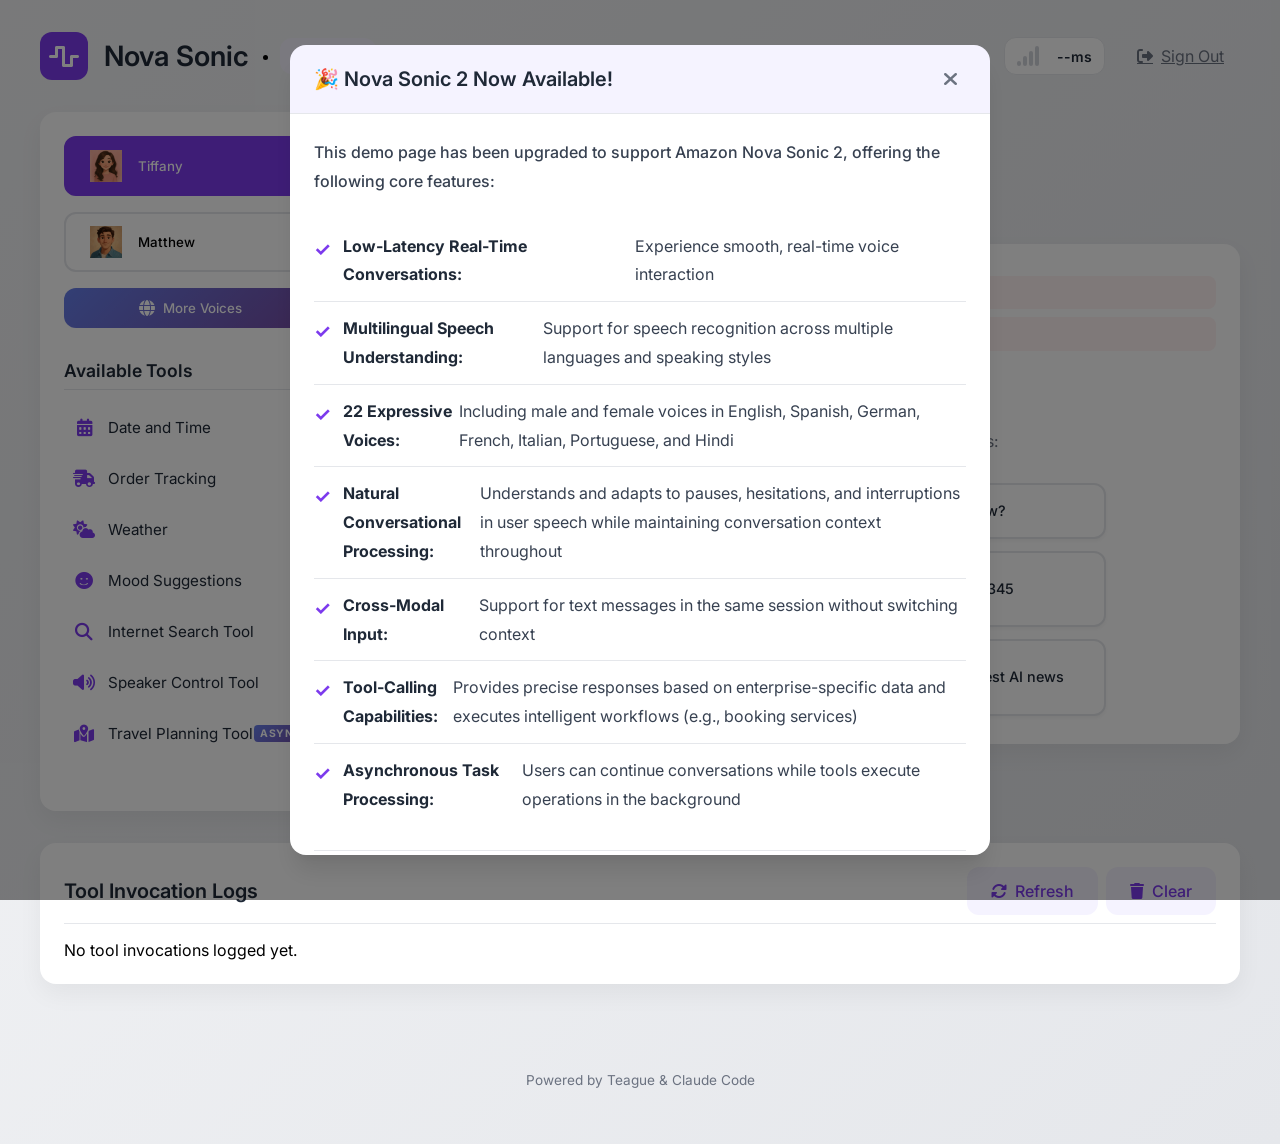
==== commit 0cc2da93: "Improve barge-in functionality and simplify travel plan output - Fix barge-in not stopping audio pla" ====
--- a/templates/index.html
+++ b/templates/index.html
@@ -474,72 +474,64 @@
 
         .chat-interface {
             display: flex;
-            flex-direction: row;
-            align-items: center;
-            justify-content: flex-start;
-            gap: 1.5rem;
-            margin-bottom: 1.5rem;
-            background: white;
-            border-radius: var(--border-radius);
-            box-shadow: 0 4px 12px rgba(0, 0, 0, 0.08);
-            padding: 1.5rem;
-            box-shadow: 0 10px 25px rgba(0, 0, 0, 0.05);
+            align-items: center;
+            justify-content: center;
+            margin-bottom: 1rem;
+            padding: 0.5rem;
         }
 
         .microphone-container {
             display: flex;
+            align-items: center;
+            gap: 1rem;
+        }
+
+        .mic-wrapper {
+            position: relative;
+            width: 100px;
+            height: 100px;
+            display: flex;
+            align-items: center;
+            justify-content: center;
+            transition: all 0.3s ease;
+        }
+
+        .mic-wrapper.recording {
+            width: 120px;
+            height: 120px;
+        }
+
+        #ringVisualizer {
+            position: absolute;
+            top: 50%;
+            left: 50%;
+            transform: translate(-50%, -50%);
+            width: 120px;
+            height: 120px;
+            pointer-events: none;
+            opacity: 0;
+            transition: opacity 0.3s ease;
+        }
+
+        #ringVisualizer.active {
+            opacity: 1;
+        }
+
+        .mic-status {
+            display: flex;
             flex-direction: column;
-            align-items: center;
-            gap: 0.75rem;
-        }
-
-        .status-badge {
-            display: flex;
-            align-items: center;
-            gap: 0.5rem;
-            padding: 0.5rem 1rem;
-            border-radius: 20px;
+            align-items: flex-start;
+            gap: 0.25rem;
+        }
+
+        .mic-status .status-text {
             font-size: 0.875rem;
+            color: #6B7280;
             font-weight: 500;
-            background: #F3F4F6;
-            color: #6B7280;
-            border: 2px solid #E5E7EB;
             transition: all 0.3s ease;
         }
 
-        .status-badge i {
-            font-size: 0.5rem;
-        }
-
-        .status-badge.ready {
-            background: #F3F4F6;
-            color: #6B7280;
-            border-color: #E5E7EB;
-        }
-
-        .status-badge.ready i {
-            color: #9CA3AF;
-        }
-
-        .status-badge.recording {
-            background: #FEE2E2;
-            color: #DC2626;
-            border-color: #FCA5A5;
-            animation: pulse 2s infinite;
-        }
-
-        .status-badge.recording i {
-            color: #DC2626;
-            animation: blink 1s infinite;
-        }
-
-        .status-badge.error {
-            background: #FEE2E2;
-            color: #DC2626;
-            border-color: #FCA5A5;
-        }
-
-        .status-badge.error i {
+        .mic-status.recording .status-text {
             color: #DC2626;
         }
 
@@ -582,6 +574,24 @@
 
         .microphone-visualizer.recording i {
             color: #DC2626;
+        }
+
+        .microphone-visualizer.clickable {
+            cursor: pointer;
+            transition: all 0.3s ease;
+        }
+
+        .microphone-visualizer.clickable:hover {
+            transform: scale(1.1);
+            box-shadow: 0 4px 15px rgba(124, 58, 237, 0.3);
+        }
+
+        .microphone-visualizer.clickable:active {
+            transform: scale(0.95);
+        }
+
+        .microphone-visualizer.recording:hover {
+            box-shadow: 0 4px 15px rgba(220, 38, 38, 0.3);
         }
 
         .controls {
@@ -630,14 +640,7 @@
             transform: none !important;
         }
 
-        #visualizer {
-            width: 350px;
-            height: 60px;
-            background: var(--secondary-color);
-            border-radius: 0.75rem;
-            overflow: hidden;
-            flex-shrink: 0;
-        }
+        /* Ring visualizer is now used instead of linear visualizer */
 
         /* Tool Status Display in Transcript */
         .tool-status-message-container {
@@ -1899,23 +1902,16 @@
                 <div class="right-panel">
                     <div class="chat-interface">
                         <div class="microphone-container">
-                            <div class="status-badge" id="statusBadge">
-                                <i class="fas fa-circle"></i>
-                                <span id="statusText">Ready</span>
+                            <div class="mic-wrapper" id="micWrapper">
+                                <canvas id="ringVisualizer" width="120" height="120"></canvas>
+                                <div class="microphone-visualizer clickable" id="micVisualizer" title="Click to start talking">
+                                    <i class="fa fas fa-microphone" id="micIcon"></i>
+                                </div>
                             </div>
-                            <div class="microphone-visualizer" id="micVisualizer">
-                                <i class="fa fas fa-microphone"></i>
+                            <div class="mic-status" id="micStatus">
+                                <span class="status-text" id="statusText">Click to talk</span>
                             </div>
                         </div>
-
-                        <div class="controls">
-                            <button id="toggleButton" class="btn btn-primary">
-                                <i class="fa fas fa-microphone"></i>
-                                <span id="toggleButtonText">Start Talking</span>
-                            </button>
-                        </div>
-
-                        <div id="visualizer"></div>
                     </div>
                     <div id="transcript">
                         <!-- Welcome screen with example prompts -->
@@ -1951,7 +1947,7 @@
                                 </div>
                             </div>
                             <div class="welcome-footer">
-                                <p><i class="fas fa-info-circle"></i> Click the microphone button above to start talking</p>
+                                <p><i class="fas fa-info-circle"></i> Click the microphone above to start</p>
                             </div>
                         </div>
                     </div>
@@ -1982,7 +1978,7 @@
             <div class="sample-code">
                 <h2>Sample Code Repository</h2>
                 <p>Explore official AWS samples and examples for Nova Sonic integration</p>
-                <a href="https://github.com/teaguexiao/web-nova-sonic" target="_blank" class="github-link">
+                <a href="https://github.com/aws-samples/amazon-nova-samples/tree/main/speech-to-speech/amazon-nova-2-sonic/sample-codes" target="_blank" class="github-link">
                     <i class="fa fab fa-github"></i>
                     View on GitHub
                 </a>
@@ -2693,49 +2689,87 @@
             return int16Array;
         }
 
-        // Set up audio visualizer
+        // Set up ring audio visualizer
         function setupVisualizer() {
-            const canvas = document.createElement('canvas');
-            const visualizer = document.getElementById('visualizer');
-            visualizer.innerHTML = '';
-            visualizer.appendChild(canvas);
+            const canvas = document.getElementById('ringVisualizer');
             const canvasCtx = canvas.getContext('2d');
-
-            canvas.width = visualizer.offsetWidth;
-            canvas.height = visualizer.offsetHeight;
-
-            analyser.fftSize = 2048;
+            const centerX = canvas.width / 2;
+            const centerY = canvas.height / 2;
+            const innerRadius = 42; // Slightly larger than mic button (80px / 2 = 40)
+            const maxOuterRadius = 58;
+
+            analyser.fftSize = 256;
             const bufferLength = analyser.frequencyBinCount;
             const dataArray = new Uint8Array(bufferLength);
 
             function draw() {
                 requestAnimationFrame(draw);
-                analyser.getByteTimeDomainData(dataArray);
-
-                canvasCtx.fillStyle = 'rgb(200, 200, 200)';
-                canvasCtx.fillRect(0, 0, canvas.width, canvas.height);
-                canvasCtx.lineWidth = 2;
-                canvasCtx.strokeStyle = 'rgb(0, 0, 0)';
+
+                // Clear canvas
+                canvasCtx.clearRect(0, 0, canvas.width, canvas.height);
+
+                if (!isRecording) {
+                    return; // Don't draw when not recording
+                }
+
+                analyser.getByteFrequencyData(dataArray);
+
+                // Calculate average volume
+                let sum = 0;
+                for (let i = 0; i < bufferLength; i++) {
+                    sum += dataArray[i];
+                }
+                const average = sum / bufferLength;
+                const normalizedAvg = average / 255;
+
+                // Draw multiple ring layers for depth effect
+                const numRings = 3;
+                for (let ring = 0; ring < numRings; ring++) {
+                    const ringProgress = (ring + 1) / numRings;
+                    const baseRadius = innerRadius + (maxOuterRadius - innerRadius) * ringProgress * normalizedAvg;
+
+                    // Draw segments around the ring
+                    const segments = 32;
+                    for (let i = 0; i < segments; i++) {
+                        const dataIndex = Math.floor((i / segments) * bufferLength);
+                        const value = dataArray[dataIndex] / 255;
+
+                        const angle = (i / segments) * Math.PI * 2 - Math.PI / 2;
+                        const nextAngle = ((i + 1) / segments) * Math.PI * 2 - Math.PI / 2;
+
+                        const radiusVariation = value * 15 * ringProgress;
+                        const currentRadius = baseRadius + radiusVariation;
+
+                        // Gradient color from purple to red based on intensity
+                        const hue = 270 - (value * 50); // Purple to pink
+                        const saturation = 70 + (value * 30);
+                        const lightness = 50 + (value * 20);
+                        const alpha = 0.3 + (value * 0.5) * (1 - ring * 0.2);
+
+                        canvasCtx.beginPath();
+                        canvasCtx.arc(centerX, centerY, innerRadius, angle, nextAngle);
+                        canvasCtx.arc(centerX, centerY, currentRadius, nextAngle, angle, true);
+                        canvasCtx.closePath();
+
+                        canvasCtx.fillStyle = `hsla(${hue}, ${saturation}%, ${lightness}%, ${alpha})`;
+                        canvasCtx.fill();
+                    }
+                }
+
+                // Draw pulsing outer glow
+                const glowRadius = maxOuterRadius + normalizedAvg * 10;
+                const gradient = canvasCtx.createRadialGradient(
+                    centerX, centerY, innerRadius,
+                    centerX, centerY, glowRadius
+                );
+                gradient.addColorStop(0, 'rgba(124, 58, 237, 0)');
+                gradient.addColorStop(0.5, `rgba(124, 58, 237, ${normalizedAvg * 0.2})`);
+                gradient.addColorStop(1, 'rgba(124, 58, 237, 0)');
+
                 canvasCtx.beginPath();
-
-                const sliceWidth = canvas.width * 1.0 / bufferLength;
-                let x = 0;
-
-                for (let i = 0; i < bufferLength; i++) {
-                    const v = dataArray[i] / 128.0;
-                    const y = v * canvas.height / 2;
-
-                    if (i === 0) {
-                        canvasCtx.moveTo(x, y);
-                    } else {
-                        canvasCtx.lineTo(x, y);
-                    }
-
-                    x += sliceWidth;
-                }
-
-                canvasCtx.lineTo(canvas.width, canvas.height / 2);
-                canvasCtx.stroke();
+                canvasCtx.arc(centerX, centerY, glowRadius, 0, Math.PI * 2);
+                canvasCtx.fillStyle = gradient;
+                canvasCtx.fill();
             }
 
             draw();
@@ -2748,21 +2782,21 @@
             }
             isRecording = true;
 
-            // Update toggle button to Stop state
-            const toggleButton = document.getElementById('toggleButton');
-            const toggleButtonText = document.getElementById('toggleButtonText');
-            const toggleButtonIcon = toggleButton.querySelector('i');
-
-            toggleButton.classList.remove('btn-primary');
-            toggleButton.classList.add('btn-secondary');
-            toggleButtonIcon.className = 'fa fas fa-stop';
-            toggleButtonText.textContent = 'Stop Talking';
-
-            const statusBadge = document.getElementById('statusBadge');
+            // Update microphone icon to stop state
+            const micIcon = document.getElementById('micIcon');
+            const micWrapper = document.getElementById('micWrapper');
+            const micStatus = document.getElementById('micStatus');
             const statusText = document.getElementById('statusText');
-            statusText.textContent = 'Recording';
-            statusBadge.className = 'status-badge recording';
+            const ringCanvas = document.getElementById('ringVisualizer');
+
+            micIcon.className = 'fa fas fa-stop';
+            micVisualizer.title = 'Click to stop';
             micVisualizer.classList.add('recording');
+            micWrapper.classList.add('recording');
+            micStatus.classList.add('recording');
+            statusText.textContent = 'Recording...';
+            ringCanvas.classList.add('active');
+
             console.log('Started recording');
         }
 
@@ -2772,22 +2806,27 @@
 
             isRecording = false;
 
-            // Update toggle button to Start state
-            const toggleButton = document.getElementById('toggleButton');
-            const toggleButtonText = document.getElementById('toggleButtonText');
-            const toggleButtonIcon = toggleButton.querySelector('i');
-
-            toggleButton.classList.remove('btn-secondary');
-            toggleButton.classList.add('btn-primary');
-            toggleButtonIcon.className = 'fa fas fa-microphone';
-            toggleButtonText.textContent = 'Start Talking';
-
-            const statusBadge = document.getElementById('statusBadge');
+            // Update microphone icon to start state
+            const micIcon = document.getElementById('micIcon');
+            const micWrapper = document.getElementById('micWrapper');
+            const micStatus = document.getElementById('micStatus');
             const statusText = document.getElementById('statusText');
-            statusText.textContent = 'Ready';
-            statusBadge.className = 'status-badge ready';
+            const ringCanvas = document.getElementById('ringVisualizer');
+
+            micIcon.className = 'fa fas fa-microphone';
+            micVisualizer.title = 'Click to talk';
             micVisualizer.classList.remove('recording');
-            
+            micWrapper.classList.remove('recording');
+            micStatus.classList.remove('recording');
+            statusText.textContent = 'Click to talk';
+            ringCanvas.classList.remove('active');
+
+            // Clear ring visualizer
+            if (ringCanvas) {
+                const ctx = ringCanvas.getContext('2d');
+                ctx.clearRect(0, 0, ringCanvas.width, ringCanvas.height);
+            }
+
             try {
                 // Send end event and handle cleanup
                 if (ws && ws.readyState === WebSocket.OPEN) {
@@ -2858,8 +2897,8 @@
             }
         }
 
-        // Set up event listeners
-        document.getElementById('toggleButton').addEventListener('click', () => {
+        // Set up event listeners - click on microphone visualizer to toggle recording
+        document.getElementById('micVisualizer').addEventListener('click', () => {
             if (isRecording) {
                 stopRecording().catch(console.error);
             } else {
@@ -3393,5 +3432,8 @@
             </div>
         </div>
     </div>
+    <footer style="text-align: center; padding: 1.5rem; color: #6B7280; font-size: 0.85rem; margin-top: 2rem;">
+        Powered by Teague & Claude Code
+    </footer>
 </body>
 </html> 
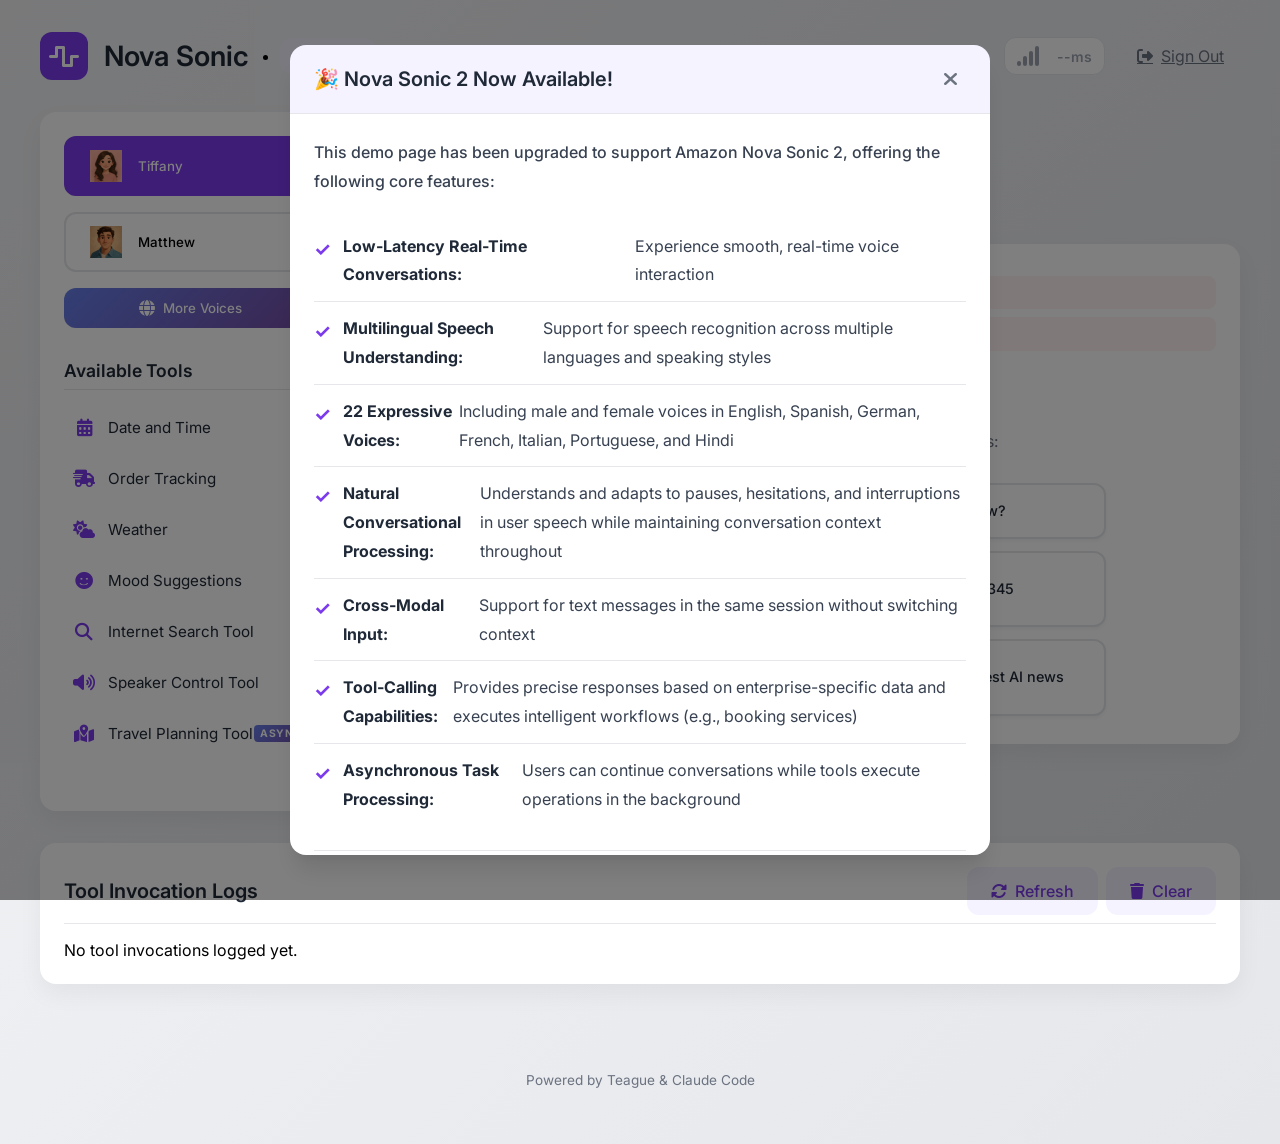
==== commit 18e92c13: "Fix network latency monitoring and JavaScript null reference errors - Fix JavaScript null reference " ====
--- a/templates/index.html
+++ b/templates/index.html
@@ -2142,10 +2142,24 @@
 
         // Start network monitoring
         function startNetworkMonitoring() {
-            if (networkDetector.isMonitoring) return;
+            console.log('[Network] Starting network monitoring...');
+            if (networkDetector.isMonitoring) {
+                console.log('[Network] Already monitoring, skipping');
+                return;
+            }
 
             networkDetector.isMonitoring = true;
             networkDetector.consecutiveFailures = 0;
+
+            // Send ping immediately on start
+            if (ws && ws.readyState === WebSocket.OPEN) {
+                networkDetector.lastPingTime = Date.now();
+                ws.send(JSON.stringify({
+                    type: 'ping',
+                    timestamp: networkDetector.lastPingTime
+                }));
+                console.log('[Network] Sent initial ping');
+            }
 
             // Send ping every 2 seconds
             networkDetector.pingInterval = setInterval(() => {
@@ -2155,13 +2169,16 @@
                         type: 'ping',
                         timestamp: networkDetector.lastPingTime
                     }));
+                    console.log('[Network] Sent ping at', networkDetector.lastPingTime);
                 } else {
                     networkDetector.consecutiveFailures++;
+                    console.log('[Network] WebSocket not open, failures:', networkDetector.consecutiveFailures);
                     if (networkDetector.consecutiveFailures >= 3) {
                         markNetworkOffline();
                     }
                 }
             }, 2000);
+            console.log('[Network] Network monitoring started');
         }
 
         // Stop network monitoring
@@ -2557,14 +2574,16 @@
 
             ws.onopen = () => {
                 console.log('WebSocket connected');
-                document.getElementById('toggleButton').disabled = false;
+                const toggleBtn = document.getElementById('toggleButton');
+                if (toggleBtn) toggleBtn.disabled = false;
                 // Start network monitoring when WebSocket is connected
                 startNetworkMonitoring();
             };
 
             ws.onclose = () => {
                 console.log('WebSocket disconnected');
-                document.getElementById('toggleButton').disabled = true;
+                const toggleBtn = document.getElementById('toggleButton');
+                if (toggleBtn) toggleBtn.disabled = true;
                 stopRecording();
                 // Stop network monitoring when WebSocket is disconnected
                 stopNetworkMonitoring();
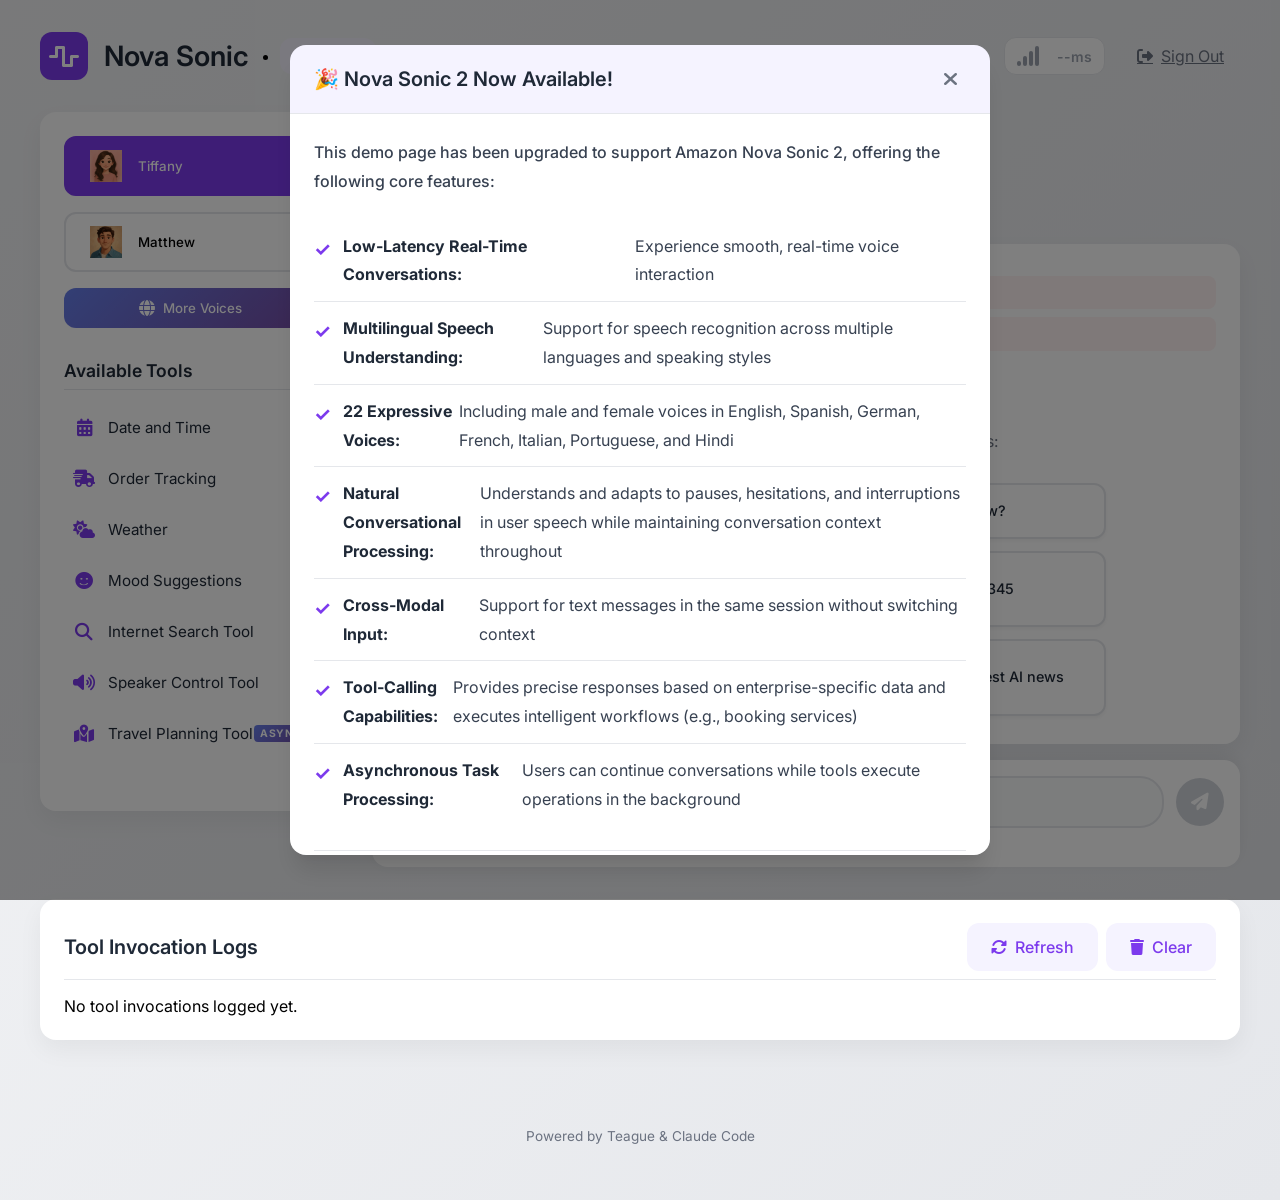
==== commit 384975be: "Add text input modality support for Nova Sonic - Add text input field at the bottom of chat interfac" ====
--- a/templates/index.html
+++ b/templates/index.html
@@ -1393,6 +1393,112 @@
             padding: 0;
         }
         
+        /* Text Input Area Styles */
+        .text-input-area {
+            padding: 1rem;
+            background: white;
+            border-radius: var(--border-radius);
+            box-shadow: 0 -4px 15px rgba(0, 0, 0, 0.05);
+            margin-top: 1rem;
+        }
+
+        .text-input-container {
+            display: flex;
+            gap: 0.75rem;
+            align-items: center;
+        }
+
+        .text-input-field {
+            flex: 1;
+            padding: 0.875rem 1.25rem;
+            border: 2px solid #E5E7EB;
+            border-radius: 1.5rem;
+            font-size: 1rem;
+            font-family: inherit;
+            outline: none;
+            transition: var(--transition);
+            background: #F9FAFB;
+        }
+
+        .text-input-field:focus {
+            border-color: var(--primary-color);
+            background: white;
+            box-shadow: 0 0 0 3px rgba(124, 58, 237, 0.1);
+        }
+
+        .text-input-field::placeholder {
+            color: #9CA3AF;
+        }
+
+        .send-text-btn {
+            width: 48px;
+            height: 48px;
+            border: none;
+            border-radius: 50%;
+            background: var(--primary-color);
+            color: white;
+            cursor: pointer;
+            transition: var(--transition);
+            display: flex;
+            align-items: center;
+            justify-content: center;
+            flex-shrink: 0;
+        }
+
+        .send-text-btn:hover {
+            background: var(--primary-dark);
+            transform: scale(1.05);
+        }
+
+        .send-text-btn:active {
+            transform: scale(0.95);
+        }
+
+        .send-text-btn:disabled {
+            background: #D1D5DB;
+            cursor: not-allowed;
+            transform: none;
+        }
+
+        .send-text-btn i {
+            font-size: 1.1rem;
+        }
+
+        .input-hint {
+            display: flex;
+            align-items: center;
+            gap: 0.5rem;
+            margin-top: 0.5rem;
+            padding-left: 0.5rem;
+            font-size: 0.75rem;
+            color: #9CA3AF;
+        }
+
+        .input-hint i {
+            font-size: 0.7rem;
+        }
+
+        /* Mobile responsiveness for text input */
+        @media (max-width: 768px) {
+            .text-input-area {
+                padding: 0.75rem;
+            }
+
+            .text-input-field {
+                padding: 0.75rem 1rem;
+                font-size: 0.9rem;
+            }
+
+            .send-text-btn {
+                width: 42px;
+                height: 42px;
+            }
+
+            .input-hint {
+                display: none;
+            }
+        }
+
         .tool-item {
             display: flex;
             align-items: center;
@@ -1951,9 +2057,23 @@
                             </div>
                         </div>
                     </div>
+
+                    <!-- Text Input Area -->
+                    <div class="text-input-area">
+                        <div class="text-input-container">
+                            <input type="text" id="textInput" class="text-input-field" placeholder="Type your message here..." autocomplete="off">
+                            <button id="sendTextBtn" class="send-text-btn" title="Send message">
+                                <i class="fas fa-paper-plane"></i>
+                            </button>
+                        </div>
+                        <div class="input-hint">
+                            <i class="fas fa-keyboard"></i>
+                            <span>Press Enter to send</span>
+                        </div>
+                    </div>
                 </div>
             </div>
-            
+
             <!-- Tool Logs Section -->
             <div class="tool-logs-section" id="toolLogsSection">
                 <div class="tool-logs-header">
@@ -2602,6 +2722,87 @@
             };
         }
 
+        // Send text message to Nova Sonic
+        function sendTextMessage(text) {
+            console.log('[DEBUG] sendTextMessage called with:', text);
+            console.log('[DEBUG] ws object:', ws);
+            console.log('[DEBUG] ws.readyState:', ws ? ws.readyState : 'ws is null');
+
+            if (!text || !text.trim()) {
+                console.log('[DEBUG] Empty text, returning');
+                return;
+            }
+
+            if (!ws || ws.readyState !== WebSocket.OPEN) {
+                console.error('WebSocket is not connected, ws:', ws, 'readyState:', ws ? ws.readyState : 'null');
+                alert('Please wait for the connection to be established');
+                return;
+            }
+
+            const trimmedText = text.trim();
+
+            // Hide welcome screen when user sends a message
+            const welcomeScreen = document.getElementById('welcomeScreen');
+            if (welcomeScreen && !welcomeScreen.classList.contains('hidden')) {
+                welcomeScreen.classList.add('hidden');
+            }
+
+            // Add user message to transcript
+            addMessageToTranscript({
+                role: 'USER',
+                data: trimmedText
+            });
+
+            // Send text input to server
+            ws.send(JSON.stringify({
+                type: 'text_input',
+                text: trimmedText
+            }));
+
+            console.log('Sent text message:', trimmedText);
+        }
+
+        // Initialize text input event listeners
+        function initTextInput() {
+            console.log('[DEBUG] initTextInput called');
+            const textInput = document.getElementById('textInput');
+            const sendBtn = document.getElementById('sendTextBtn');
+
+            console.log('[DEBUG] textInput element:', textInput);
+            console.log('[DEBUG] sendBtn element:', sendBtn);
+
+            if (!textInput || !sendBtn) {
+                console.warn('Text input elements not found');
+                return;
+            }
+
+            console.log('[DEBUG] Setting up text input event listeners');
+
+            // Send button click handler
+            sendBtn.addEventListener('click', () => {
+                sendTextMessage(textInput.value);
+                textInput.value = '';
+                textInput.focus();
+            });
+
+            // Enter key handler
+            textInput.addEventListener('keypress', (e) => {
+                if (e.key === 'Enter' && !e.shiftKey) {
+                    e.preventDefault();
+                    sendTextMessage(textInput.value);
+                    textInput.value = '';
+                }
+            });
+
+            // Enable/disable send button based on input
+            textInput.addEventListener('input', () => {
+                sendBtn.disabled = !textInput.value.trim();
+            });
+
+            // Initial state
+            sendBtn.disabled = true;
+        }
+
         // Initialize audio context and request microphone access
         async function initializeAudio() {
             if (isInitialized) return;
@@ -2927,6 +3128,39 @@
 
         // Initialize WebSocket connection when page loads
         window.addEventListener('load', initWebSocket);
+
+        // Initialize text input when page loads
+        window.addEventListener('load', initTextInput);
+
+        // Make example prompts clickable
+        window.addEventListener('load', () => {
+            const examplePrompts = document.querySelectorAll('.example-prompt');
+            examplePrompts.forEach(prompt => {
+                prompt.style.cursor = 'pointer';
+                prompt.addEventListener('click', () => {
+                    const text = prompt.querySelector('span').textContent;
+                    const textInput = document.getElementById('textInput');
+                    if (textInput) {
+                        textInput.value = text;
+                        textInput.focus();
+                        // Optionally send immediately
+                        sendTextMessage(text);
+                        textInput.value = '';
+                    }
+                });
+                // Add hover effect
+                prompt.addEventListener('mouseenter', () => {
+                    prompt.style.borderColor = 'var(--primary-color)';
+                    prompt.style.transform = 'translateY(-2px)';
+                    prompt.style.boxShadow = '0 4px 8px rgba(0, 0, 0, 0.1)';
+                });
+                prompt.addEventListener('mouseleave', () => {
+                    prompt.style.borderColor = '#E5E7EB';
+                    prompt.style.transform = 'translateY(0)';
+                    prompt.style.boxShadow = '0 2px 4px rgba(0, 0, 0, 0.05)';
+                });
+            });
+        });
 
         function switchVoice(voice) {
             if (currentVoice === voice) return;
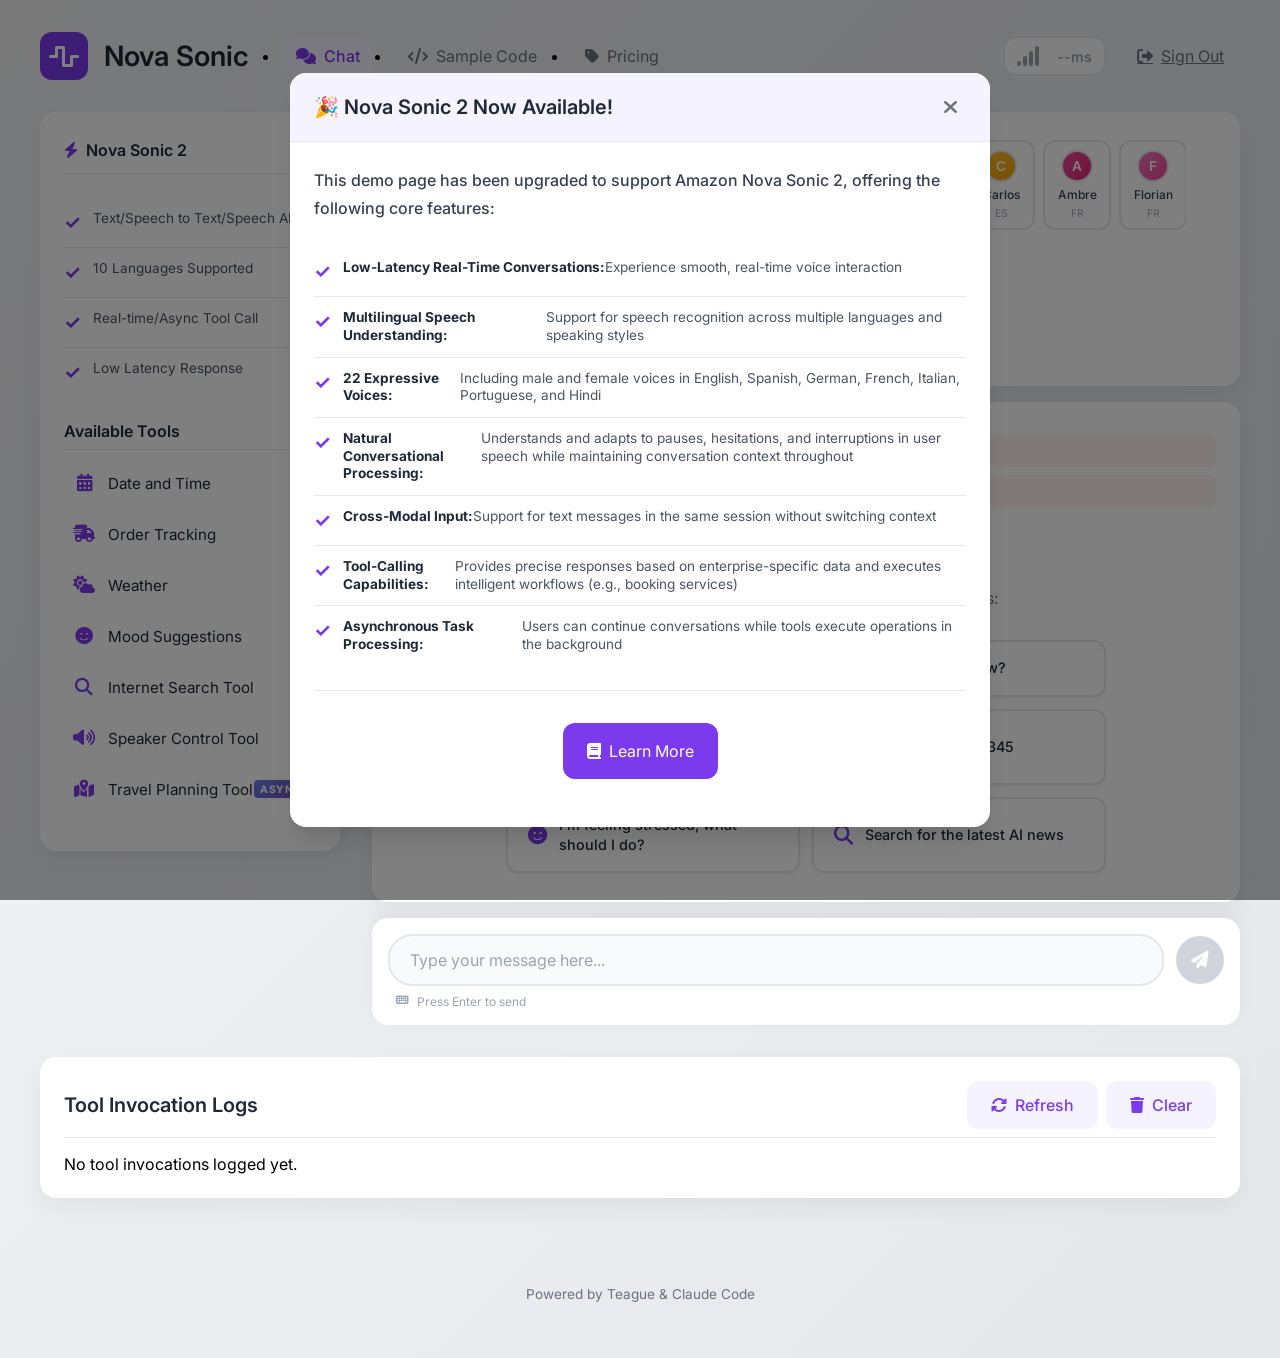
==== commit 878dd149: "Redesign voice selector UI and add Nova Sonic 2 features panel - Move voice selection from left pane" ====
--- a/templates/index.html
+++ b/templates/index.html
@@ -474,11 +474,141 @@
 
         .chat-interface {
             display: flex;
+            flex-direction: column;
+            align-items: stretch;
+            width: 100%;
+        }
+
+        /* Recording Control Panel - Vertical Layout */
+        .recording-control-panel {
+            display: flex;
+            flex-direction: column;
+            align-items: center;
+            gap: 1.5rem;
+            background: white;
+            padding: 1.5rem;
+            border-radius: var(--border-radius);
+            box-shadow: 0 10px 25px rgba(0, 0, 0, 0.05);
+            width: 100%;
+            margin-bottom: 1rem;
+            overflow: hidden;
+        }
+
+        /* Voice Selector - Horizontal Scroll (shows ~10 voices) */
+        .voice-selector {
+            width: 100%;
+            max-width: 760px;
+            position: relative;
+            overflow: hidden;
+            margin: 0 auto;
+        }
+
+        .voice-scroll-container {
+            display: flex;
+            gap: 0.5rem;
+            overflow-x: auto;
+            padding: 0.25rem;
+            padding-bottom: 0.5rem;
+            scroll-behavior: smooth;
+            -webkit-overflow-scrolling: touch;
+            scrollbar-width: thin;
+            scrollbar-color: #CBD5E1 transparent;
+        }
+
+        .voice-scroll-container::-webkit-scrollbar {
+            height: 4px;
+        }
+
+        .voice-scroll-container::-webkit-scrollbar-track {
+            background: transparent;
+        }
+
+        .voice-scroll-container::-webkit-scrollbar-thumb {
+            background: #CBD5E1;
+            border-radius: 2px;
+        }
+
+        .voice-scroll-container::-webkit-scrollbar-thumb:hover {
+            background: #94A3B8;
+        }
+
+        .voice-select-btn {
+            display: flex;
+            flex-direction: column;
+            align-items: center;
+            gap: 0.3rem;
+            background: white;
+            border: 2px solid #E5E7EB;
+            padding: 0.5rem 0.6rem;
+            border-radius: 0.75rem;
+            cursor: pointer;
+            transition: all 0.2s ease;
+            min-width: 68px;
+            flex-shrink: 0;
+        }
+
+        .voice-select-btn:hover {
+            border-color: var(--primary-color);
+            background: #FAFAFA;
+            transform: translateY(-2px);
+        }
+
+        .voice-select-btn.active {
+            background: var(--primary-color);
+            border-color: var(--primary-color);
+            color: white;
+        }
+
+        .voice-select-btn.active .voice-name {
+            color: white;
+        }
+
+        .voice-avatar {
+            width: 32px;
+            height: 32px;
+            border-radius: 50%;
+            object-fit: cover;
+            border: 2px solid #E5E7EB;
+        }
+
+        .voice-select-btn.active .voice-avatar {
+            border-color: white;
+        }
+
+        .voice-name {
+            font-size: 0.75rem;
+            font-weight: 500;
+            color: #374151;
+            white-space: nowrap;
+        }
+
+        .voice-lang {
+            font-size: 0.65rem;
+            color: #9CA3AF;
+        }
+
+        .voice-select-btn.active .voice-lang {
+            color: rgba(255,255,255,0.8);
+        }
+
+        /* Letter avatar for voices without images */
+        .voice-avatar-letter {
+            width: 32px;
+            height: 32px;
+            border-radius: 50%;
+            display: flex;
             align-items: center;
             justify-content: center;
-            margin-bottom: 1rem;
-            padding: 0.5rem;
-        }
+            font-weight: 600;
+            font-size: 0.85rem;
+            color: white;
+            border: 2px solid #E5E7EB;
+        }
+
+        .voice-select-btn.active .voice-avatar-letter {
+            border-color: white;
+        }
+
 
         .microphone-container {
             display: flex;
@@ -1373,21 +1503,54 @@
             }
         }
         
+        /* Feature Intro Styles */
+        .feature-intro {
+            margin-bottom: 1.5rem;
+        }
+
+        .feature-title {
+            font-size: 1rem;
+            font-weight: 600;
+            color: var(--text-color);
+            margin-bottom: 0.75rem;
+            padding-bottom: 0.5rem;
+            border-bottom: 1px solid #E5E7EB;
+            display: flex;
+            align-items: center;
+            gap: 0.5rem;
+        }
+
+        .feature-title i {
+            color: var(--primary-color);
+        }
+
+        .feature-list {
+            list-style: none;
+            padding: 0;
+            margin: 0;
+        }
+
+        .feature-list li {
+            font-size: 0.85rem;
+            color: #4B5563;
+            padding: 0.1rem 0;
+            line-height: 1.3;
+        }
+
         /* Tools List Styles */
         .tools-list {
-            margin-top: 2rem;
-            margin-bottom: 2rem;
-        }
-        
+            margin-bottom: 1rem;
+        }
+
         .tools-title {
-            font-size: 1.1rem;
+            font-size: 1rem;
             font-weight: 600;
             color: var(--text-color);
-            margin-bottom: 1rem;
+            margin-bottom: 0.75rem;
             padding-bottom: 0.5rem;
             border-bottom: 1px solid #E5E7EB;
         }
-        
+
         .tools-items {
             list-style: none;
             padding: 0;
@@ -1797,6 +1960,30 @@
             .btn {
                 width: 100%;
                 justify-content: center;
+            }
+
+            /* Recording control panel mobile styles */
+            .recording-control-panel {
+                flex-direction: column;
+                gap: 1rem;
+                padding: 1rem;
+            }
+
+            .voice-selector {
+                flex-direction: row;
+                flex-wrap: wrap;
+                justify-content: center;
+                gap: 0.5rem;
+            }
+
+            .voice-select-btn,
+            .more-voices-btn-compact {
+                min-width: auto;
+                padding: 0.4rem 0.6rem;
+            }
+
+            .voice-name {
+                font-size: 0.75rem;
             }
         }
 
@@ -1954,20 +2141,19 @@
 
         <div id="chat" class="section active">
             <div class="two-panel-layout">
-                <!-- Left Panel with Controls -->
+                <!-- Left Panel with Info and Tools -->
                 <div class="left-panel">
-                    <div class="voice-controls">
-                        <button class="voice-btn active" data-voice="tiffany">
-                            <img src="/static/images/tiffany_miyazaki.png" class="bubble-avatar" style="width:32px;height:32px;margin-right:8px;" alt="Tiffany"> Tiffany
-                        </button>
-                        <button class="voice-btn" data-voice="matthew">
-                            <img src="/static/images/matthew_miyazaki.png" class="bubble-avatar" style="width:32px;height:32px;margin-right:8px;" alt="Matthew"> Matthew
-                        </button>
-                        <button class="more-voices-btn" id="moreVoicesBtn">
-                            <i class="fas fa-globe"></i> More Voices
-                        </button>
+                    <!-- Nova Sonic 2 Features -->
+                    <div class="feature-intro">
+                        <h3 class="feature-title"><i class="fas fa-bolt"></i> Nova Sonic 2</h3>
+                        <ul class="feature-list">
+                            <li>Text/Speech to Text/Speech AI</li>
+                            <li>10 Languages Supported</li>
+                            <li>Real-time/Async Tool Call</li>
+                            <li>Low Latency Response</li>
+                        </ul>
                     </div>
-                    
+
                     <div class="tools-list">
                         <h3 class="tools-title">Available Tools</h3>
                         <ul class="tools-items">
@@ -2007,15 +2193,119 @@
                 <!-- Right Panel with Chat History -->
                 <div class="right-panel">
                     <div class="chat-interface">
-                        <div class="microphone-container">
-                            <div class="mic-wrapper" id="micWrapper">
-                                <canvas id="ringVisualizer" width="120" height="120"></canvas>
-                                <div class="microphone-visualizer clickable" id="micVisualizer" title="Click to start talking">
-                                    <i class="fa fas fa-microphone" id="micIcon"></i>
+                        <div class="recording-control-panel">
+                            <!-- Voice Selection - Horizontal Scroll -->
+                            <div class="voice-selector">
+                                <div class="voice-scroll-container">
+                                    <!-- English US -->
+                                    <button class="voice-select-btn active" data-voice="tiffany" data-lang="en-US" title="English (US) - Female Voice">
+                                        <img src="/static/images/tiffany_miyazaki.png" class="voice-avatar" alt="Tiffany">
+                                        <span class="voice-name">Tiffany</span>
+                                        <span class="voice-lang">EN-US</span>
+                                    </button>
+                                    <button class="voice-select-btn" data-voice="matthew" data-lang="en-US" title="English (US) - Male Voice">
+                                        <img src="/static/images/matthew_miyazaki.png" class="voice-avatar" alt="Matthew">
+                                        <span class="voice-name">Matthew</span>
+                                        <span class="voice-lang">EN-US</span>
+                                    </button>
+                                    <!-- English UK -->
+                                    <button class="voice-select-btn" data-voice="amy" data-lang="en-GB" title="English (UK) - Female Voice">
+                                        <div class="voice-avatar-letter" style="background: linear-gradient(135deg, #3B82F6, #1D4ED8);">A</div>
+                                        <span class="voice-name">Amy</span>
+                                        <span class="voice-lang">EN-UK</span>
+                                    </button>
+                                    <!-- English Australia -->
+                                    <button class="voice-select-btn" data-voice="olivia" data-lang="en-AU" title="English (Australia) - Female Voice">
+                                        <div class="voice-avatar-letter" style="background: linear-gradient(135deg, #06B6D4, #0891B2);">O</div>
+                                        <span class="voice-name">Olivia</span>
+                                        <span class="voice-lang">EN-AU</span>
+                                    </button>
+                                    <!-- English Indian -->
+                                    <button class="voice-select-btn" data-voice="kiara" data-lang="en-IN" title="English (India) - Female Voice">
+                                        <div class="voice-avatar-letter" style="background: linear-gradient(135deg, #F97316, #EA580C);">K</div>
+                                        <span class="voice-name">Kiara</span>
+                                        <span class="voice-lang">EN-IN</span>
+                                    </button>
+                                    <button class="voice-select-btn" data-voice="arjun" data-lang="en-IN" title="English (India) - Male Voice">
+                                        <div class="voice-avatar-letter" style="background: linear-gradient(135deg, #EF4444, #DC2626);">A</div>
+                                        <span class="voice-name">Arjun</span>
+                                        <span class="voice-lang">EN-IN</span>
+                                    </button>
+                                    <!-- Spanish US -->
+                                    <button class="voice-select-btn" data-voice="lupe" data-lang="es-US" title="Spanish (US) - Female Voice">
+                                        <div class="voice-avatar-letter" style="background: linear-gradient(135deg, #F59E0B, #D97706);">L</div>
+                                        <span class="voice-name">Lupe</span>
+                                        <span class="voice-lang">ES</span>
+                                    </button>
+                                    <button class="voice-select-btn" data-voice="carlos" data-lang="es-US" title="Spanish (US) - Male Voice">
+                                        <div class="voice-avatar-letter" style="background: linear-gradient(135deg, #FBBF24, #F59E0B);">C</div>
+                                        <span class="voice-name">Carlos</span>
+                                        <span class="voice-lang">ES</span>
+                                    </button>
+                                    <!-- French -->
+                                    <button class="voice-select-btn" data-voice="ambre" data-lang="fr-FR" title="French - Female Voice">
+                                        <div class="voice-avatar-letter" style="background: linear-gradient(135deg, #EC4899, #DB2777);">A</div>
+                                        <span class="voice-name">Ambre</span>
+                                        <span class="voice-lang">FR</span>
+                                    </button>
+                                    <button class="voice-select-btn" data-voice="florian" data-lang="fr-FR" title="French - Male Voice">
+                                        <div class="voice-avatar-letter" style="background: linear-gradient(135deg, #F472B6, #EC4899);">F</div>
+                                        <span class="voice-name">Florian</span>
+                                        <span class="voice-lang">FR</span>
+                                    </button>
+                                    <!-- German -->
+                                    <button class="voice-select-btn" data-voice="tina" data-lang="de-DE" title="German - Female Voice">
+                                        <div class="voice-avatar-letter" style="background: linear-gradient(135deg, #10B981, #059669);">T</div>
+                                        <span class="voice-name">Tina</span>
+                                        <span class="voice-lang">DE</span>
+                                    </button>
+                                    <button class="voice-select-btn" data-voice="lennart" data-lang="de-DE" title="German - Male Voice">
+                                        <div class="voice-avatar-letter" style="background: linear-gradient(135deg, #34D399, #10B981);">L</div>
+                                        <span class="voice-name">Lennart</span>
+                                        <span class="voice-lang">DE</span>
+                                    </button>
+                                    <!-- Italian -->
+                                    <button class="voice-select-btn" data-voice="beatrice" data-lang="it-IT" title="Italian - Female Voice">
+                                        <div class="voice-avatar-letter" style="background: linear-gradient(135deg, #8B5CF6, #7C3AED);">B</div>
+                                        <span class="voice-name">Beatrice</span>
+                                        <span class="voice-lang">IT</span>
+                                    </button>
+                                    <button class="voice-select-btn" data-voice="lorenzo" data-lang="it-IT" title="Italian - Male Voice">
+                                        <div class="voice-avatar-letter" style="background: linear-gradient(135deg, #A78BFA, #8B5CF6);">L</div>
+                                        <span class="voice-name">Lorenzo</span>
+                                        <span class="voice-lang">IT</span>
+                                    </button>
+                                    <!-- Portuguese -->
+                                    <button class="voice-select-btn" data-voice="carolina" data-lang="pt-BR" title="Portuguese - Female Voice">
+                                        <div class="voice-avatar-letter" style="background: linear-gradient(135deg, #14B8A6, #0D9488);">C</div>
+                                        <span class="voice-name">Carolina</span>
+                                        <span class="voice-lang">PT</span>
+                                    </button>
+                                    <button class="voice-select-btn" data-voice="leo" data-lang="pt-BR" title="Portuguese - Male Voice">
+                                        <div class="voice-avatar-letter" style="background: linear-gradient(135deg, #2DD4BF, #14B8A6);">L</div>
+                                        <span class="voice-name">Leo</span>
+                                        <span class="voice-lang">PT</span>
+                                    </button>
+                                    <!-- Hindi -->
+                                    <button class="voice-select-btn" data-voice="kajal" data-lang="hi-IN" title="Hindi - Female Voice">
+                                        <div class="voice-avatar-letter" style="background: linear-gradient(135deg, #FB7185, #F43F5E);">K</div>
+                                        <span class="voice-name">Kajal</span>
+                                        <span class="voice-lang">HI</span>
+                                    </button>
                                 </div>
                             </div>
-                            <div class="mic-status" id="micStatus">
-                                <span class="status-text" id="statusText">Click to talk</span>
+
+                            <!-- Microphone Section - Centered -->
+                            <div class="microphone-container">
+                                <div class="mic-wrapper" id="micWrapper">
+                                    <canvas id="ringVisualizer" width="120" height="120"></canvas>
+                                    <div class="microphone-visualizer clickable" id="micVisualizer" title="Click to start talking">
+                                        <i class="fa fas fa-microphone" id="micIcon"></i>
+                                    </div>
+                                </div>
+                                <div class="mic-status" id="micStatus">
+                                    <span class="status-text" id="statusText">Click to talk</span>
+                                </div>
                             </div>
                         </div>
                     </div>
@@ -3162,56 +3452,69 @@
             });
         });
 
+        // Store original button content for restoration
+        const voiceButtonOriginalContent = {};
+
         function switchVoice(voice) {
             if (currentVoice === voice) return;
-            
+
             // Add visual feedback immediately
-            const clickedButton = document.querySelector(`.voice-btn[data-voice="${voice}"]`);
+            const clickedButton = document.querySelector(`.voice-select-btn[data-voice="${voice}"]`);
             if (clickedButton) {
+                // Save original content if not already saved
+                if (!voiceButtonOriginalContent[voice]) {
+                    voiceButtonOriginalContent[voice] = clickedButton.innerHTML;
+                }
+
                 // Disable all voice buttons temporarily to prevent multiple clicks
-                document.querySelectorAll('.voice-btn').forEach(btn => {
+                document.querySelectorAll('.voice-select-btn').forEach(btn => {
                     btn.disabled = true;
+                    btn.style.opacity = '0.6';
                 });
-                
+
                 // Show loading state on clicked button
-                clickedButton.innerHTML = `<i class="fas fa-circle-notch fa-spin"></i> ${voice.charAt(0).toUpperCase() + voice.slice(1)}`;
-            }
-            
+                clickedButton.style.opacity = '1';
+                const nameSpan = clickedButton.querySelector('.voice-name');
+                if (nameSpan) {
+                    nameSpan.innerHTML = '<i class="fas fa-circle-notch fa-spin" style="margin-right:4px;"></i>' + nameSpan.textContent;
+                }
+            }
+
             currentVoice = voice;
-            
+
             // Update button styles
-            document.querySelectorAll('.voice-btn').forEach(btn => {
+            document.querySelectorAll('.voice-select-btn').forEach(btn => {
                 btn.classList.remove('active');
                 if (btn.dataset.voice === voice) {
                     btn.classList.add('active');
                 }
             });
-            
+
             // Send voice change to server
             if (ws && ws.readyState === WebSocket.OPEN) {
                 ws.send(JSON.stringify({
                     type: 'voice_change',
                     voice: voice
                 }));
-                
-                // Re-enable buttons and restore text after a short delay
+
+                // Re-enable buttons and restore content after a short delay
                 setTimeout(() => {
-                    document.querySelectorAll('.voice-btn').forEach(btn => {
+                    document.querySelectorAll('.voice-select-btn').forEach(btn => {
                         btn.disabled = false;
-                        if (btn.dataset.voice === 'tiffany') {
-                            btn.innerHTML = '<img src="/static/images/tiffany_miyazaki.png" class="bubble-avatar" style="width:32px;height:32px;margin-right:8px;" alt="Tiffany"> Tiffany';
-                        } else if (btn.dataset.voice === 'matthew') {
-                            btn.innerHTML = '<img src="/static/images/matthew_miyazaki.png" class="bubble-avatar" style="width:32px;height:32px;margin-right:8px;" alt="Matthew"> Matthew';
+                        btn.style.opacity = '1';
+                        // Restore original content if saved
+                        if (voiceButtonOriginalContent[btn.dataset.voice]) {
+                            btn.innerHTML = voiceButtonOriginalContent[btn.dataset.voice];
                         }
                     });
-                }, 1500); // 1.5 seconds delay
+                }, 1000);
             }
         }
 
         // Add this after your existing window.addEventListener('load', ...) line
         window.addEventListener('load', () => {
             // Set up voice button listeners
-            document.querySelectorAll('.voice-btn').forEach(btn => {
+            document.querySelectorAll('.voice-select-btn').forEach(btn => {
                 btn.addEventListener('click', () => {
                     switchVoice(btn.dataset.voice);
                 });
@@ -3466,7 +3769,7 @@
                     option.classList.add('selected');
 
                     // Update main voice buttons
-                    document.querySelectorAll('.voice-btn').forEach(btn => {
+                    document.querySelectorAll('.voice-select-btn').forEach(btn => {
                         btn.classList.remove('active');
                         if (btn.dataset.voice === newVoice) {
                             btn.classList.add('active');
@@ -3475,10 +3778,10 @@
 
                     // If the selected voice is not tiffany or matthew, update the "More Voices" button
                     if (newVoice !== 'tiffany' && newVoice !== 'matthew') {
-                        moreVoicesBtn.innerHTML = `<i class="fas fa-globe"></i> ${voiceNames[newVoice] || newVoice}`;
+                        moreVoicesBtn.innerHTML = `<i class="fas fa-globe"></i><span class="voice-name">${voiceNames[newVoice] || newVoice}</span>`;
                         moreVoicesBtn.classList.add('active-voice');
                     } else {
-                        moreVoicesBtn.innerHTML = '<i class="fas fa-globe"></i> More Voices';
+                        moreVoicesBtn.innerHTML = '<i class="fas fa-globe"></i><span class="voice-name">More Voices</span>';
                         moreVoicesBtn.classList.remove('active-voice');
                     }
 
